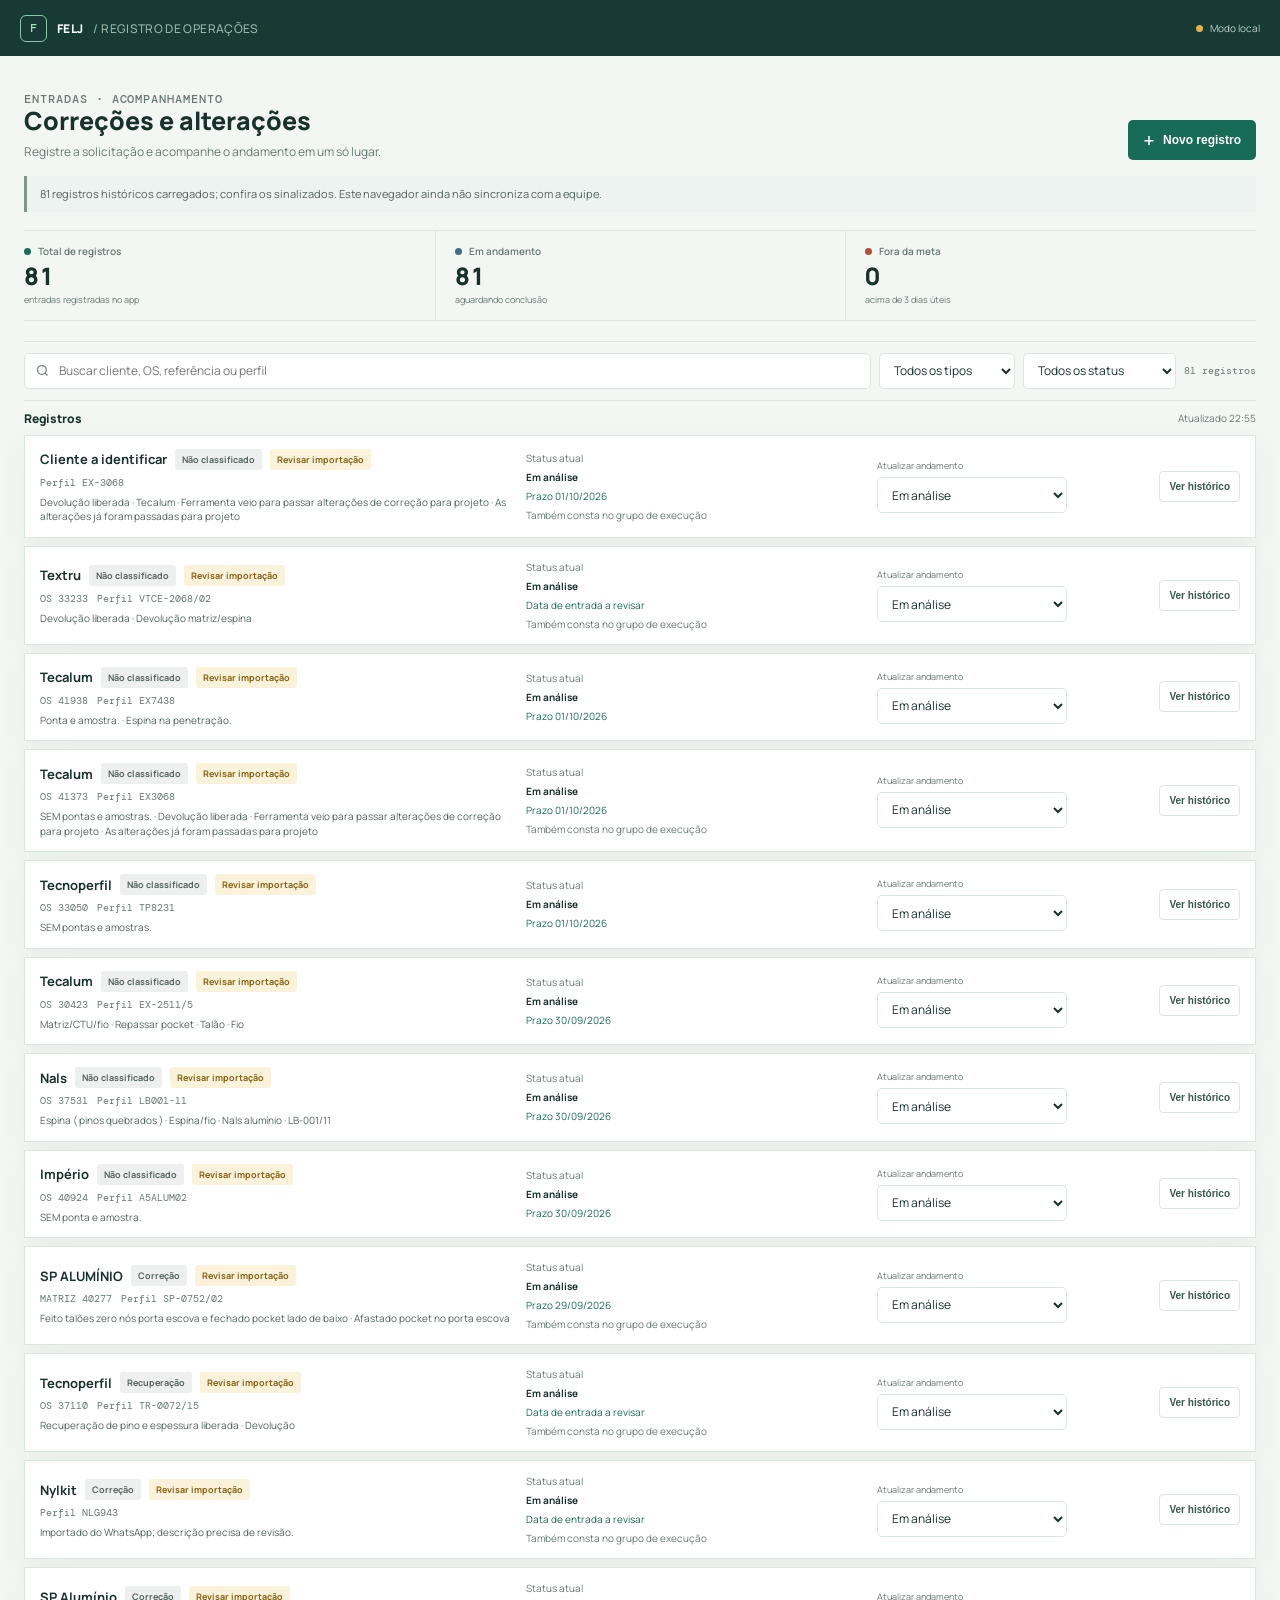
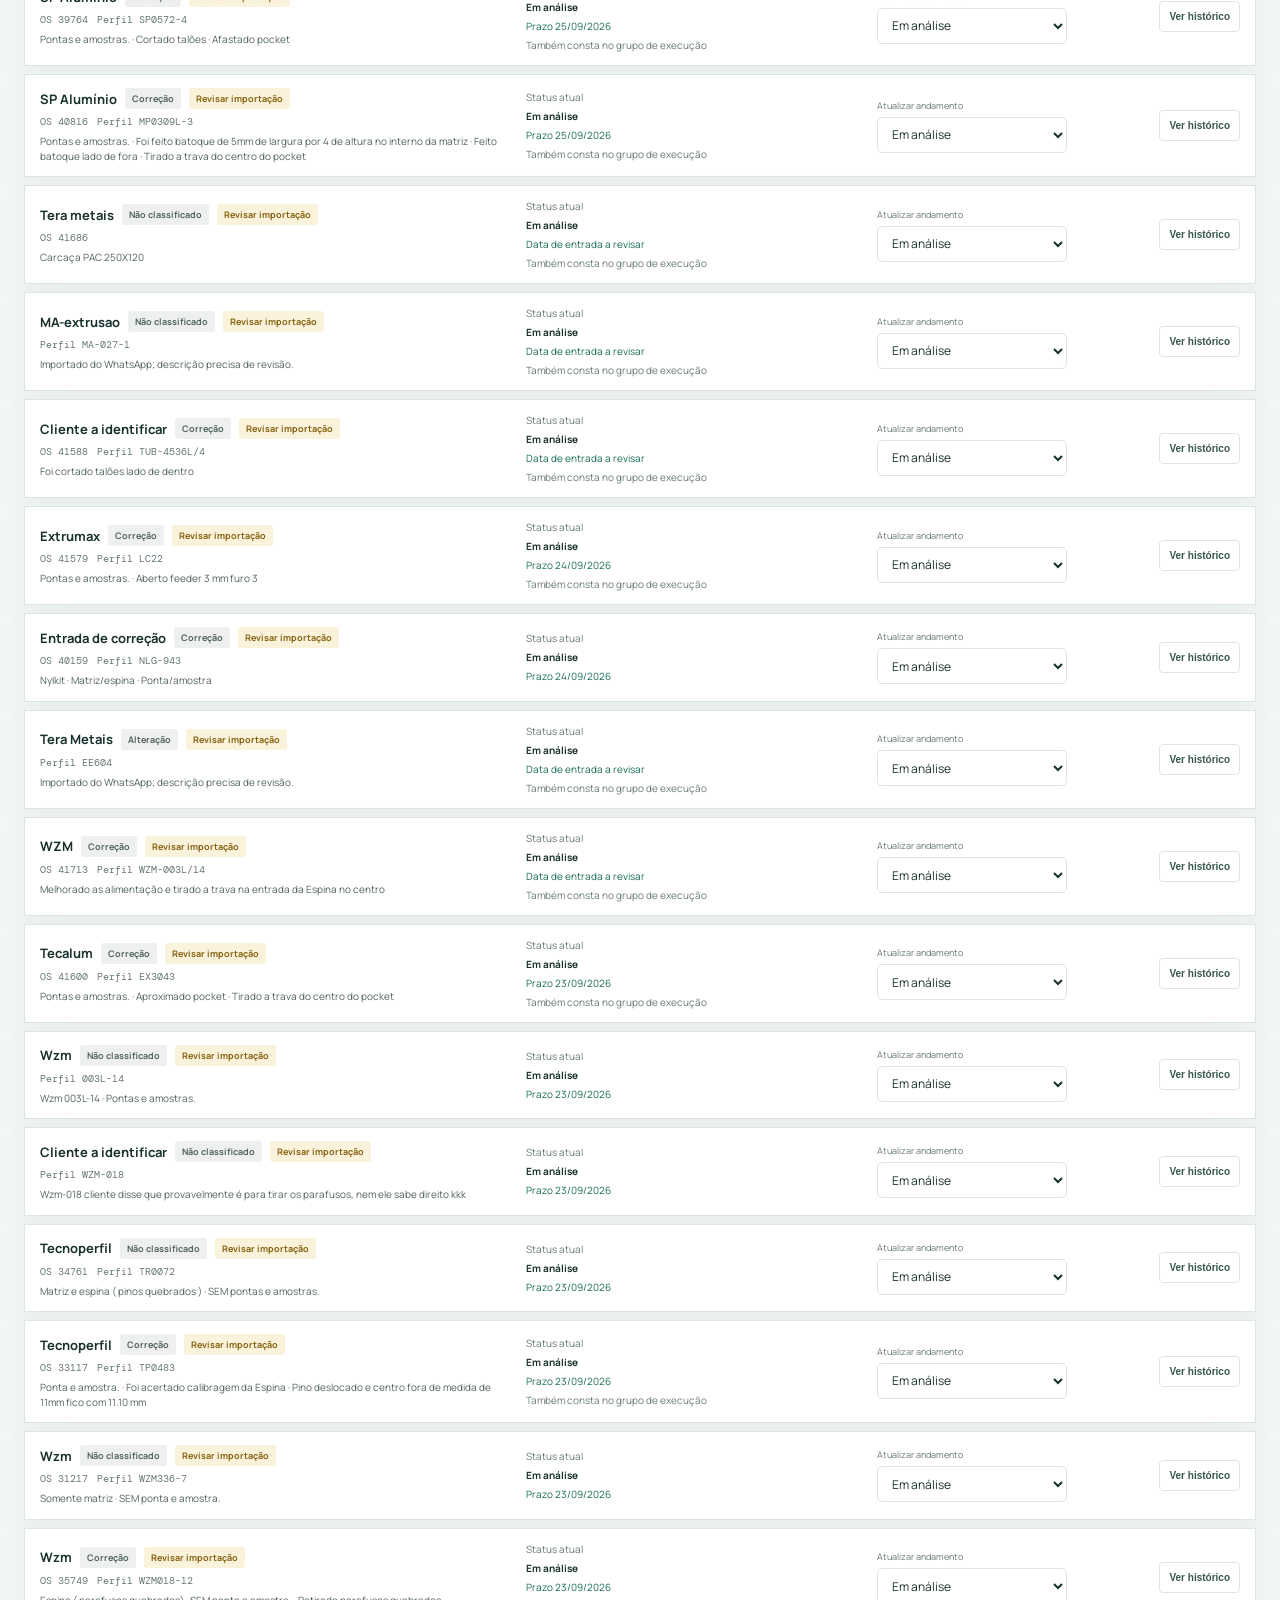
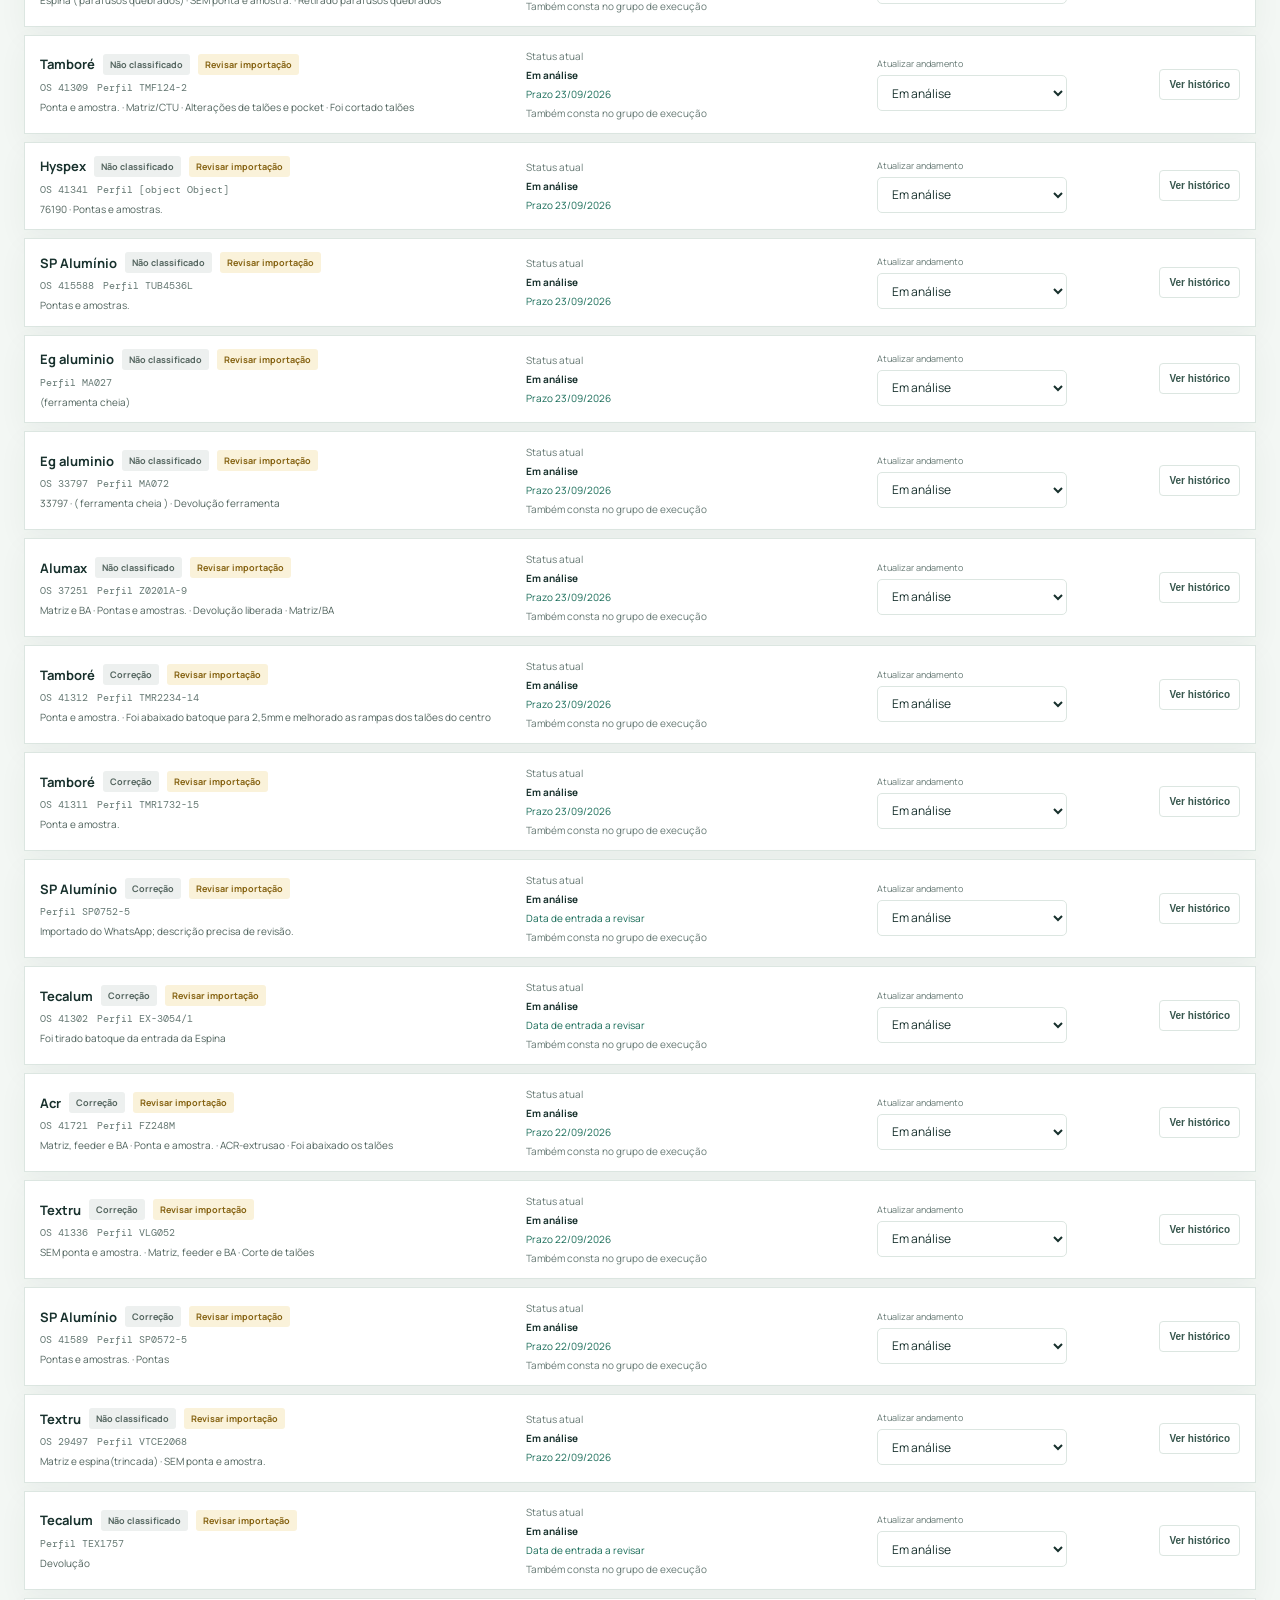
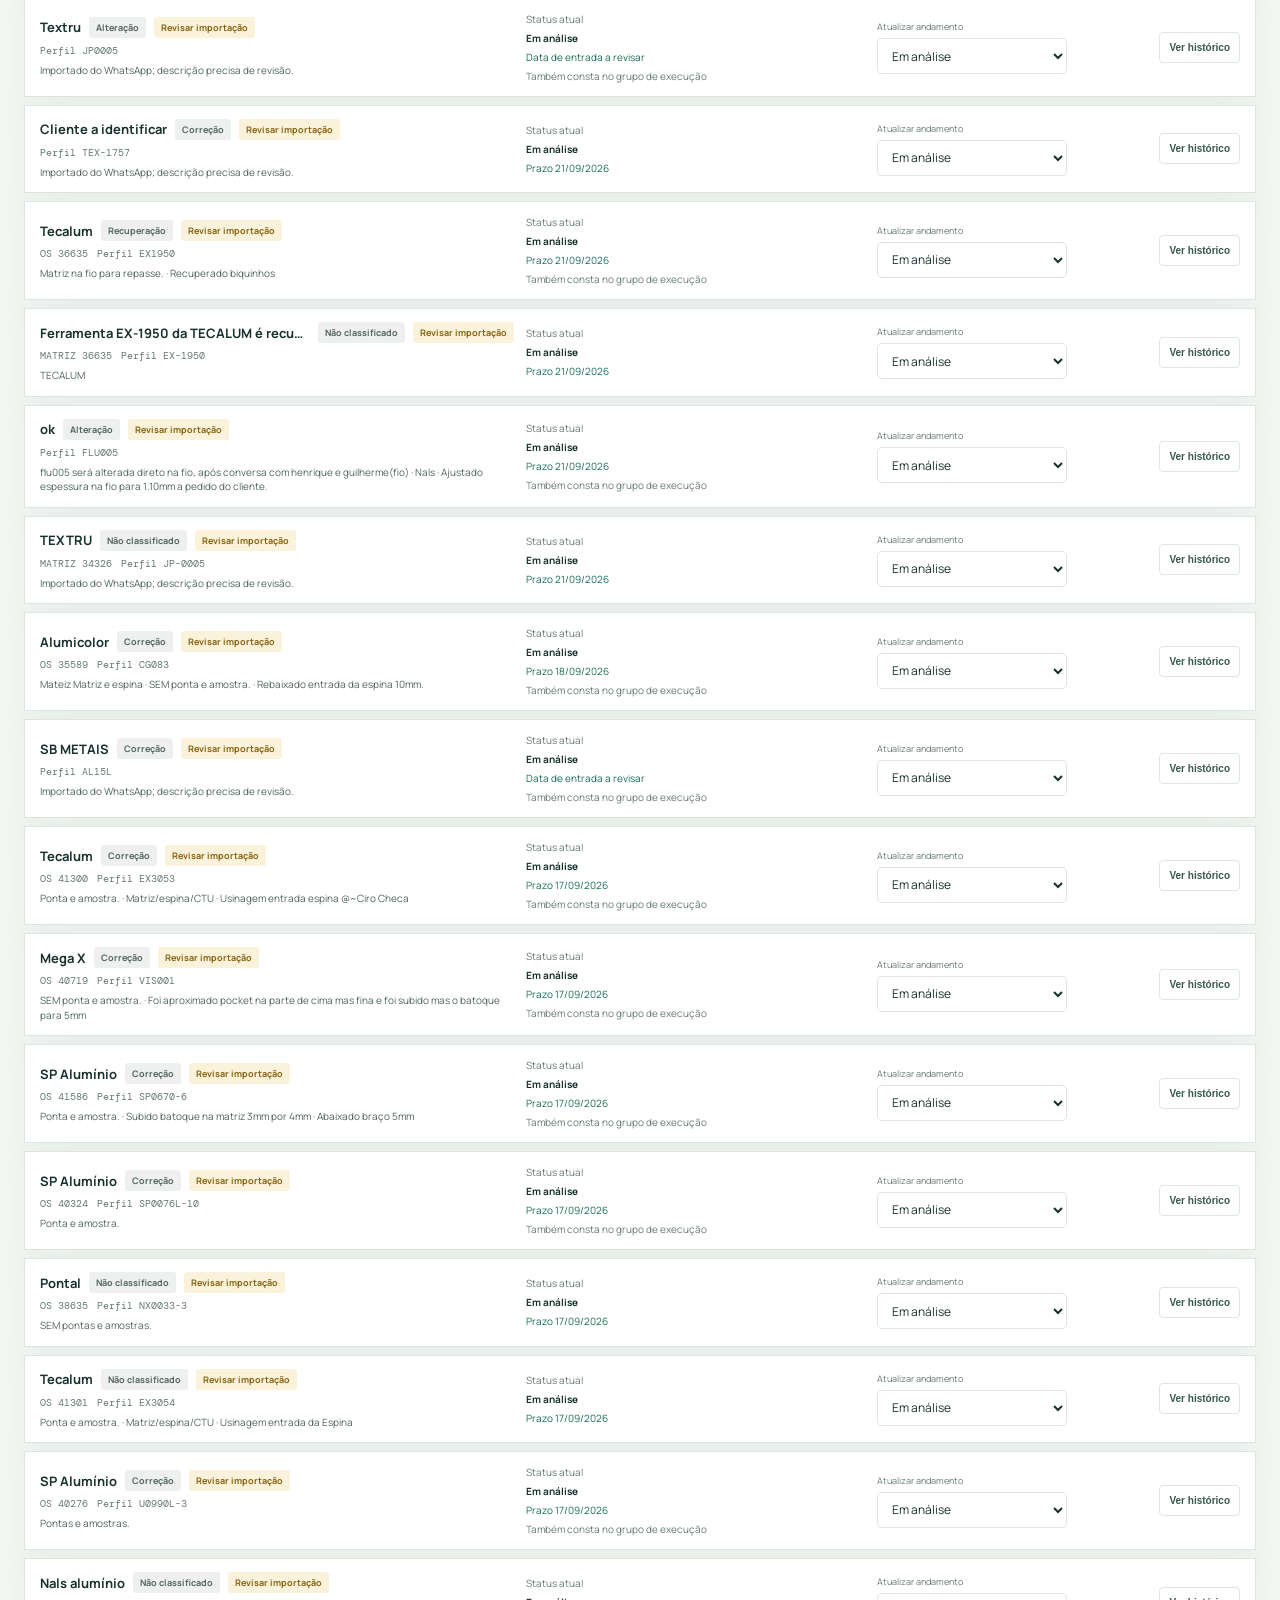
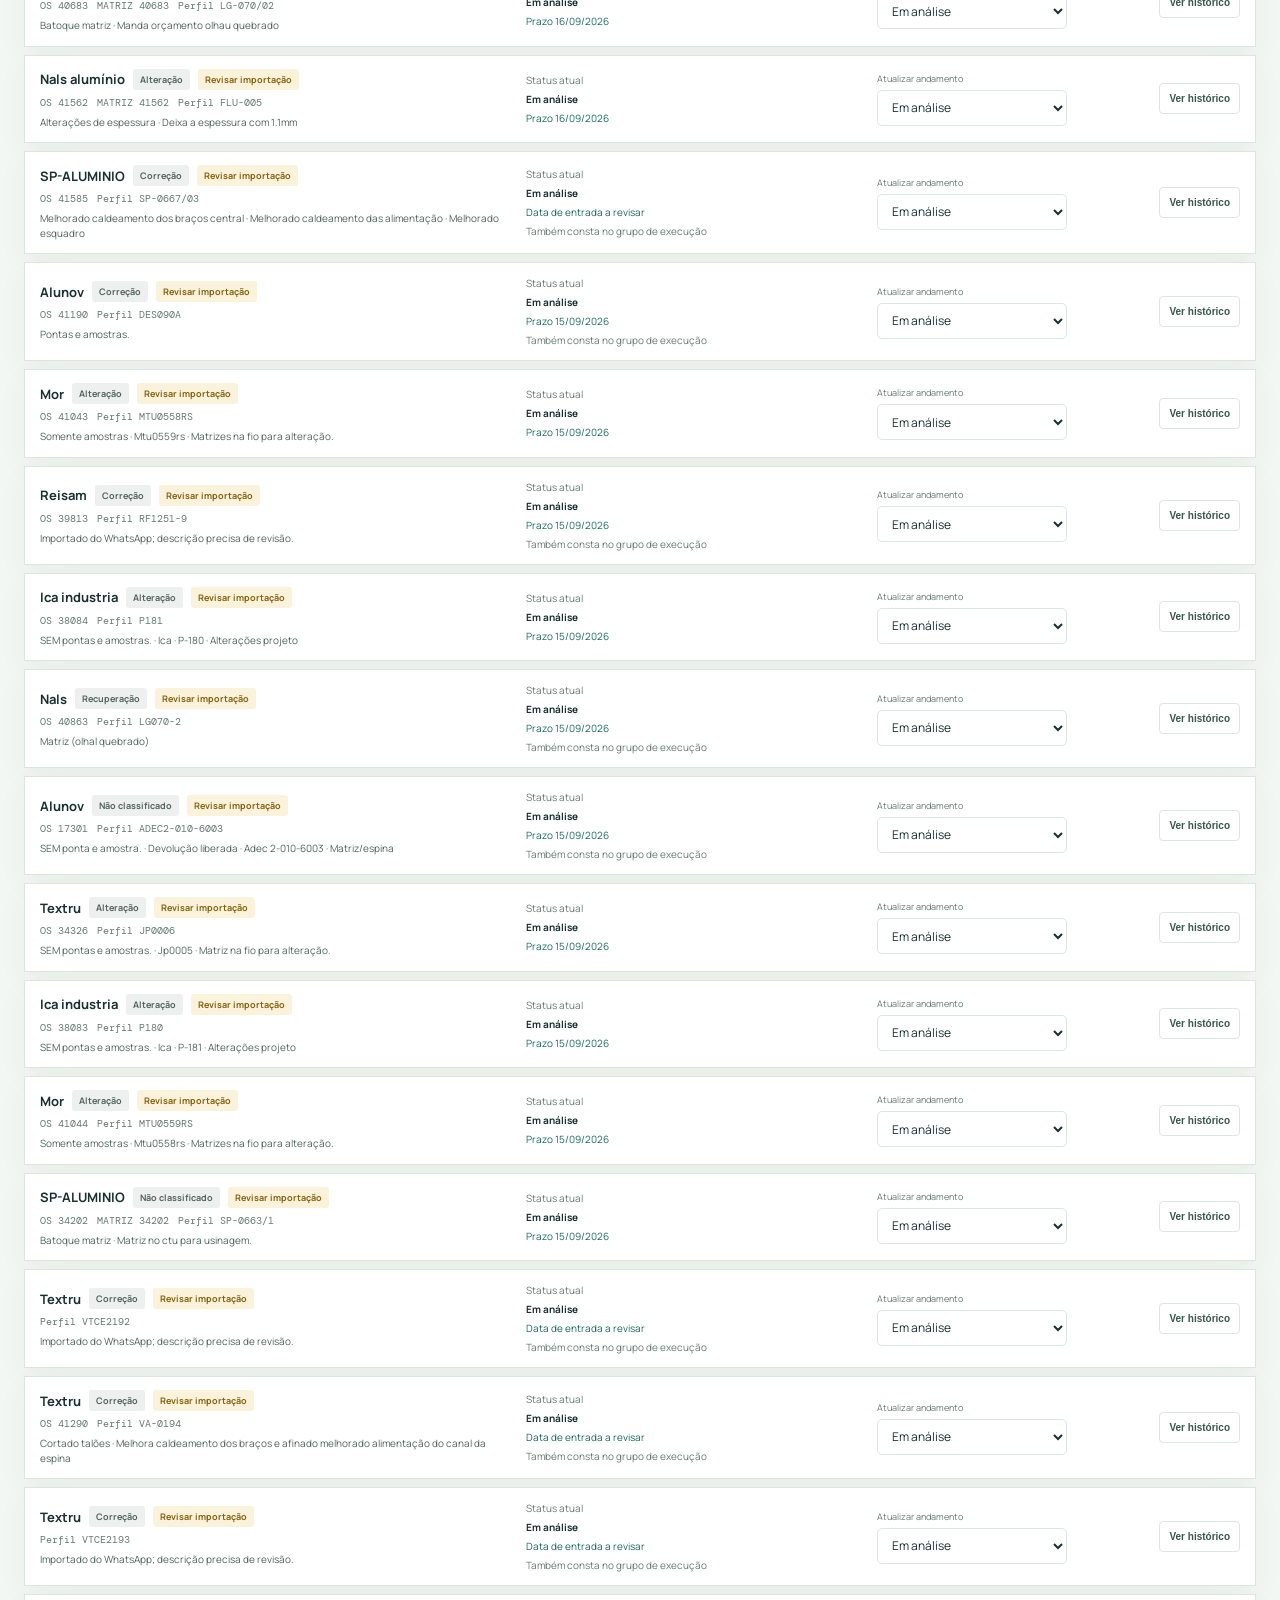
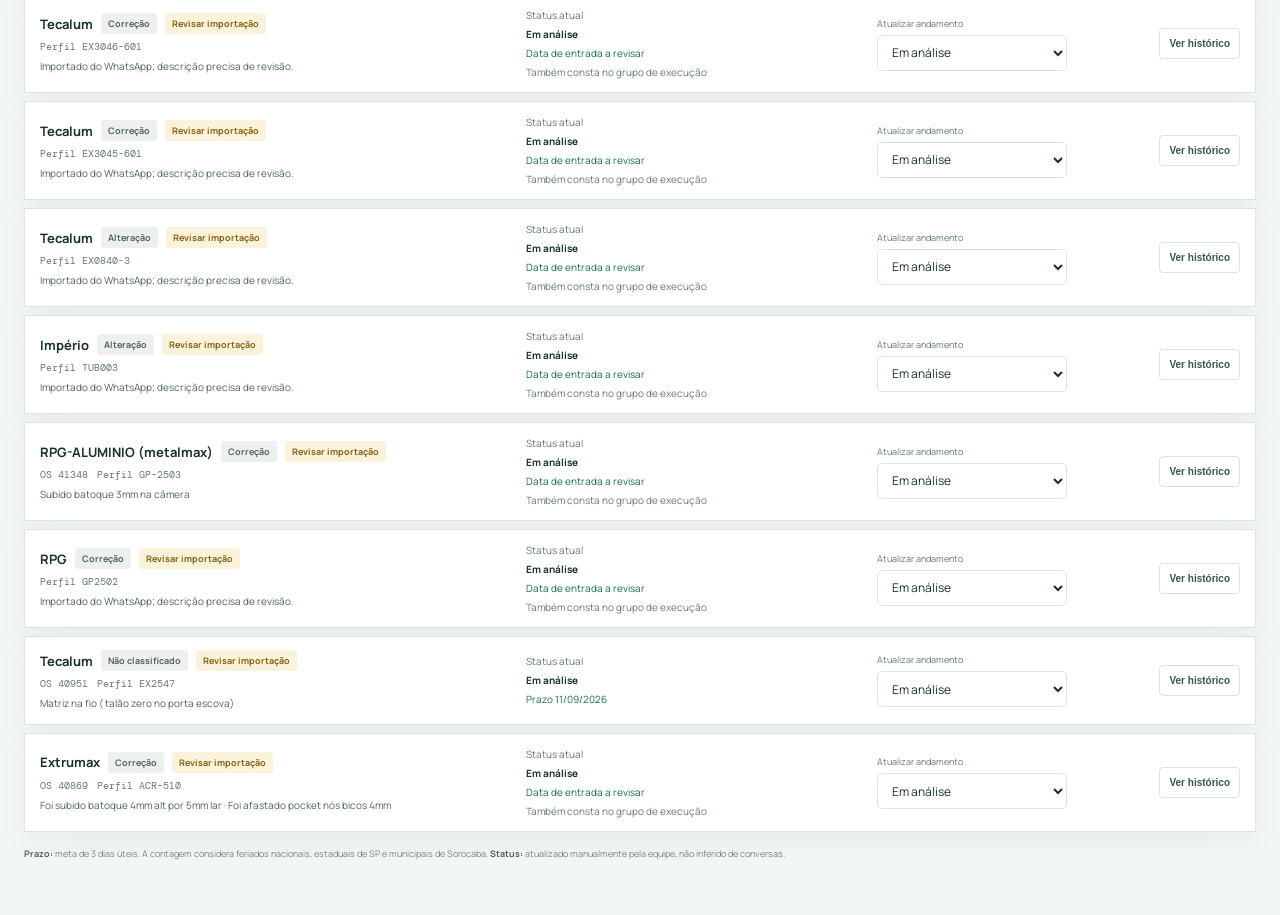
==== app.html @ 5b91f9db "Add files via upload" ====
<!doctype html>
<html lang="pt-BR">
<head>
<meta charset="utf-8">
<meta name="viewport" content="width=device-width, initial-scale=1, viewport-fit=cover">
<meta name="theme-color" content="#173a35">
<link rel="icon" href="favicon.ico" type="image/x-icon">
<link rel="icon" href="icon.svg" type="image/svg+xml">
<link rel="manifest" href="manifest.webmanifest">
<style>.connection{border:0;background:transparent;padding:0;cursor:pointer;font:inherit}</style>
<title>Registro de Correções | FELJ</title>
<style>
@import url('https://fonts.googleapis.com/css2?family=DM+Mono:wght@400;500&family=Manrope:wght@400;500;600;700;800&display=swap');
:root{--ink:#18312d;--muted:#667974;--paper:#f3f7f4;--white:#fff;--line:#dce6e1;--green:#176b57;--green-soft:#e4f2ec;--orange:#b94c34;--orange-soft:#fbede7;--yellow:#856211;--yellow-soft:#faf2da;--blue:#426d86;--blue-soft:#eaf2f6;--shadow:0 10px 28px #15362b0c}*{box-sizing:border-box}body{margin:0;background:var(--paper);color:var(--ink);font:14px Manrope,"Segoe UI",sans-serif}.topbar{height:56px;background:#173a35;color:#f3faf6;display:flex;align-items:center;justify-content:space-between;padding:0 max(20px,calc((100vw - 1280px)/2))}.brand{display:flex;align-items:center;gap:10px;font-weight:800;font-size:12px;letter-spacing:.03em}.brand-mark{width:27px;height:27px;border:1px solid #8bc6a8;border-radius:6px;display:grid;place-items:center;color:#a2e1bd;font:500 12px "DM Mono",monospace}.connection{display:flex;align-items:center;gap:7px;color:#bfd0c9;font-size:10px}.connection i{width:7px;height:7px;border-radius:50%;background:#e2b44b}.shell{max-width:1280px;margin:auto;padding:28px 24px 54px}.page-head{display:flex;justify-content:space-between;align-items:flex-end;gap:18px;margin-bottom:16px}.eyebrow{margin:0 0 6px;color:var(--green);font:500 10px "DM Mono",monospace;text-transform:uppercase;letter-spacing:.08em}.page-head h1{font-size:25px;line-height:1.15;margin:0;font-weight:800}.page-head p{margin:7px 0 0;color:var(--muted);font-size:12px}.primary{height:40px;display:inline-flex;align-items:center;justify-content:center;gap:8px;padding:0 15px;border:0;border-radius:5px;background:var(--green);color:white;font-weight:700;font-size:12px;white-space:nowrap}.primary:hover{background:#105844}.primary .plus{font:400 20px/1 "DM Mono",monospace}.notice{padding:10px 13px;margin:0 0 18px;background:#edf3f0;border-left:3px solid #81958c;color:#50645c;font-size:11px;line-height:1.5}.notice.cloud{background:var(--green-soft);border-color:var(--green);color:#245d4b}.metrics{display:grid;grid-template-columns:repeat(3,1fr);border-top:1px solid var(--line);border-bottom:1px solid var(--line);margin-bottom:20px}.metric{padding:13px 18px 14px 0}.metric+.metric{padding-left:19px;border-left:1px solid var(--line)}.metric-label{display:flex;align-items:center;gap:7px;color:var(--muted);font-size:10px;font-weight:600}.metric-dot{width:7px;height:7px;border-radius:50%;background:var(--green)}.metric:nth-child(2) .metric-dot{background:var(--blue)}.metric:nth-child(3) .metric-dot{background:var(--orange)}.metric-value{margin-top:5px;font-size:24px;font-weight:800;line-height:1.1;font-variant-numeric:tabular-nums}.metric-note{margin-top:3px;color:var(--muted);font-size:9px}.toolbar{display:flex;align-items:center;gap:8px;padding:11px 0;border-top:1px solid var(--line)}.search{position:relative;flex:1;min-width:180px}.search svg{position:absolute;left:11px;top:10px;color:#72847d}.search input{padding-left:34px}.field,select,textarea{width:100%;border:1px solid var(--line);border-radius:5px;background:white;color:var(--ink);outline:none;font:12px Manrope,"Segoe UI",sans-serif}.field,select{height:36px;padding:0 10px}.search input{padding-left:34px}.field:focus,select:focus,textarea:focus{border-color:#55917a;box-shadow:0 0 0 2px #176b5715}.toolbar select{width:auto;min-width:136px}.filter-count{color:var(--muted);font:10px "DM Mono",monospace;white-space:nowrap}.section-title{display:flex;align-items:center;justify-content:space-between;padding:9px 0 8px;border-top:1px solid var(--line)}.section-title h2{margin:0;font-size:12px;font-weight:800}.section-title span{color:var(--muted);font-size:10px}.records{display:grid;gap:8px}.record{background:var(--white);border:1px solid var(--line);box-shadow:var(--shadow);padding:13px 15px;display:grid;grid-template-columns:minmax(200px,1.4fr) minmax(175px,1fr) minmax(150px,.8fr) auto;gap:12px;align-items:center}.record-main{min-width:0}.record-title{display:flex;align-items:center;gap:8px;min-width:0}.record-title strong{font-size:13px;overflow:hidden;text-overflow:ellipsis;white-space:nowrap}.record-sub{display:flex;gap:9px;flex-wrap:wrap;margin-top:6px;color:var(--muted);font:10px "DM Mono",monospace}.record-sub span{white-space:nowrap}.record-description{margin-top:6px;color:#50635d;font-size:10px;line-height:1.45;display:-webkit-box;-webkit-line-clamp:2;-webkit-box-orient:vertical;overflow:hidden}.record-meta{display:grid;gap:5px;color:var(--muted);font-size:10px}.record-meta strong{color:var(--ink);font-weight:700}.status-select{max-width:190px}.status-cell{display:grid;gap:5px;justify-items:start}.status-hint{font-size:9px;color:var(--muted)}.badge{display:inline-flex;align-items:center;min-height:21px;padding:3px 7px;border-radius:3px;background:#edf0ef;color:#53645e;font-size:9px;font-weight:700;white-space:nowrap}.badge.green{background:var(--green-soft);color:var(--green)}.badge.blue{background:var(--blue-soft);color:var(--blue)}.badge.orange{background:var(--orange-soft);color:var(--orange)}.badge.yellow{background:var(--yellow-soft);color:var(--yellow)}.text-button{border:1px solid var(--line);border-radius:4px;background:white;color:#38574e;height:31px;padding:0 9px;font-size:10px;font-weight:700;white-space:nowrap}.text-button:hover{border-color:#82a293;background:#f7faf8}.empty{padding:40px 20px;text-align:center;color:var(--muted);background:white;border:1px solid var(--line);font-size:11px}.empty strong{display:block;color:var(--ink);font-size:13px;margin-bottom:5px}.page-foot{margin-top:15px;color:#788780;font-size:9px;line-height:1.6}.page-foot strong{color:#53655e}dialog{padding:0;border:1px solid var(--line);border-radius:8px;width:min(620px,calc(100% - 24px));max-height:min(92dvh,850px);color:var(--ink);background:var(--paper);box-shadow:0 20px 70px #071a1640}dialog::backdrop{background:#11262288;backdrop-filter:blur(2px)}.dialog-inner{padding:18px 20px 20px;overflow:auto;max-height:min(92dvh,850px)}.dialog-head{display:flex;justify-content:space-between;align-items:flex-start;gap:15px;padding-bottom:12px;border-bottom:1px solid var(--line);margin-bottom:14px}.dialog-head h2{font-size:17px;line-height:1.25;margin:0}.dialog-head p{margin:4px 0 0;color:var(--muted);font-size:10px}.icon-button{width:32px;height:32px;border:1px solid var(--line);border-radius:5px;background:white;color:var(--ink);font-size:18px;line-height:1}.form-grid{display:grid;grid-template-columns:1fr 1fr;gap:11px}.form-field{display:grid;gap:5px}.form-field.full{grid-column:1/-1}.form-field label{font-size:10px;font-weight:700;color:#425a51}.form-field .hint{font-size:9px;color:var(--muted)}.form-field textarea{padding:9px 10px;min-height:86px;resize:vertical}.form-field select{height:39px}.form-field input{height:39px}.segmented{display:grid;grid-template-columns:repeat(3,1fr);gap:5px}.segmented label{position:relative;display:block}.segmented input{position:absolute;opacity:0;inset:0;width:100%;height:100%;cursor:pointer}.segmented span{display:flex;align-items:center;justify-content:center;height:37px;padding:0 5px;border:1px solid var(--line);border-radius:4px;background:white;color:#51645d;font-size:10px;text-align:center}.segmented input:checked+span{border-color:var(--green);background:var(--green-soft);color:var(--green);font-weight:800}.dialog-actions{display:flex;justify-content:flex-end;gap:8px;margin-top:15px;padding-top:12px;border-top:1px solid var(--line)}.secondary{height:38px;padding:0 13px;border:1px solid var(--line);border-radius:5px;background:white;color:var(--ink);font-size:11px;font-weight:700}.form-error{min-height:15px;margin-top:7px;color:#a13d2c;font-size:10px}.detail-fields{display:grid;grid-template-columns:1fr 1fr;gap:8px;margin-bottom:13px}.detail-item{padding:8px;background:#edf3f0;border-radius:4px}.detail-item span{display:block;color:var(--muted);font:9px "DM Mono",monospace;text-transform:uppercase}.detail-item strong{display:block;margin-top:4px;font-size:11px;overflow-wrap:anywhere}.history{display:grid;gap:0;margin-top:10px}.history-item{position:relative;padding:0 0 13px 17px;border-left:1px solid #b7c9bf}.history-item:last-child{border-left-color:transparent;padding-bottom:0}.history-item:before{content:"";position:absolute;left:-4px;top:2px;width:7px;height:7px;border-radius:50%;background:var(--green)}.history-item strong{font-size:10px}.history-item p{margin:3px 0 0;color:var(--muted);font-size:9px;line-height:1.45}.history-item time{display:block;margin-top:3px;color:#788780;font:9px "DM Mono",monospace}.toast{position:fixed;z-index:4;left:50%;bottom:22px;transform:translate(-50%,15px);opacity:0;pointer-events:none;padding:10px 14px;border-radius:5px;background:#173a35;color:white;font-size:11px;box-shadow:var(--shadow);transition:.18s}.toast.show{transform:translate(-50%,0);opacity:1}.late{color:var(--orange)!important}.safe{color:var(--green)!important}@media(max-width:800px){.shell{padding:21px 16px 94px}.record{grid-template-columns:minmax(0,1fr) minmax(150px,.7fr);gap:10px}.record-main{grid-column:1/-1}.record .record-meta{grid-column:1}.record .status-cell{grid-column:2;grid-row:2}.record .text-button{grid-column:2;grid-row:3;justify-self:end}.status-select{max-width:none}.toolbar{flex-wrap:wrap}.search{flex-basis:100%}.toolbar select{flex:1;min-width:0}.filter-count{margin-left:auto}.page-head{align-items:flex-start}.page-head h1{font-size:22px}.page-head p{max-width:380px}.primary{height:38px;padding:0 11px}.desktop-add{display:none}.mobile-add{position:fixed;z-index:3;right:16px;bottom:16px;box-shadow:0 5px 20px #123b2c36}.mobile-add .plus{font-size:22px}}@media(min-width:801px){.mobile-add{display:none}}@media(max-width:520px){.topbar{height:52px;padding:0 14px}.connection{font-size:9px}.shell{padding:18px 13px 88px}.page-head h1{font-size:20px}.page-head p{font-size:10px;max-width:235px}.metrics{grid-template-columns:repeat(3,1fr)}.metric{padding:11px 5px 11px 0}.metric+.metric{padding-left:8px}.metric-value{font-size:21px}.metric-label{font-size:9px}.metric-note{font-size:8px}.record{padding:11px;grid-template-columns:minmax(0,1fr) minmax(125px,.8fr)}.record-title strong{font-size:12px}.record-sub{font-size:9px;gap:6px}.record-meta{font-size:9px}.status-select{height:34px;font-size:10px}.text-button{padding:0 7px;font-size:9px}.notice{font-size:10px}.dialog-inner{padding:15px 14px 16px}.form-grid{grid-template-columns:1fr 1fr;gap:9px}.form-field.full{grid-column:1/-1}.segmented span{font-size:9px}.detail-fields{grid-template-columns:1fr 1fr}}
</style>
</head>
<body>
<header class="topbar"><div class="brand"><span class="brand-mark">F</span> FELJ <span style="color:#9cb3a9;font-weight:500">/ REGISTRO DE OPERAÇÕES</span></div><button id="connectionState" class="connection" type="button" aria-label="Conexão e conta"><i></i><span>Modo local</span></button></header>
<main class="shell">
  <section class="page-head"><div><p class="eyebrow">ENTRADAS · ACOMPANHAMENTO</p><h1>Correções e alterações</h1><p>Registre a solicitação e acompanhe o andamento em um só lugar.</p></div><button id="newRecord" class="primary desktop-add" type="button"><span class="plus">+</span>Novo registro</button></section>
  <div id="connectionNotice" class="notice">Demonstração local: os registros ficam salvos somente neste navegador. A sincronização em nuvem será ativada após configurar o projeto da empresa.</div>
  <section class="metrics" aria-label="Indicadores"><div class="metric"><div class="metric-label"><i class="metric-dot"></i>Total de registros</div><div id="metricTotal" class="metric-value">0</div><div class="metric-note">entradas registradas no app</div></div><div class="metric"><div class="metric-label"><i class="metric-dot"></i>Em andamento</div><div id="metricOpen" class="metric-value">0</div><div class="metric-note">aguardando conclusão</div></div><div class="metric"><div class="metric-label"><i class="metric-dot"></i>Fora da meta</div><div id="metricLate" class="metric-value">0</div><div class="metric-note">acima de 3 dias úteis</div></div></section>
  <section class="toolbar" aria-label="Buscar e filtrar"><label class="search"><svg width="15" height="15" viewBox="0 0 24 24" fill="none" stroke="currentColor" stroke-width="2"><circle cx="11" cy="11" r="7"></circle><path d="m20 20-4-4"></path></svg><input id="search" class="field" type="search" placeholder="Buscar cliente, OS, referência ou perfil" aria-label="Buscar registros"></label><select id="filterType" aria-label="Filtrar por tipo"><option value="">Todos os tipos</option><option>Correção</option><option>Recuperação</option><option>Alteração</option><option>Não classificado</option></select><select id="filterStatus" aria-label="Filtrar por status"><option value="">Todos os status</option><option>Entrada registrada</option><option>Em análise</option><option>Em execução</option><option>Aguardando retorno</option><option>Concluída</option><option>Cancelada</option></select><span id="resultCount" class="filter-count">0 registros</span></section>
  <section><div class="section-title"><h2>Registros</h2><span id="updatedAt">Atualizado agora</span></div><div id="recordsList" class="records"></div><div id="emptyState" class="empty"><strong>Nenhum registro por enquanto</strong>Use “Novo registro” para lançar a primeira solicitação.</div></section>
  <footer class="page-foot"><strong>Prazo:</strong> meta de 3 dias úteis. A contagem considera feriados nacionais, estaduais de SP e municipais de Sorocaba. <strong>Status:</strong> atualizado manualmente pela equipe, não inferido de conversas.</footer>
</main>
<button id="newRecordMobile" class="primary mobile-add" type="button" aria-label="Criar novo registro"><span class="plus">+</span>Novo registro</button>
<dialog id="entryDialog"><div class="dialog-inner"><div class="dialog-head"><div><h2>Novo registro</h2><p>Os campos de identificação permanecem separados.</p></div><button class="icon-button" type="button" data-close="entryDialog" aria-label="Fechar">×</button></div><form id="entryForm"><div class="form-grid"><div class="form-field full"><label>Cliente *</label><input class="field" id="client" name="client" maxlength="120" required placeholder="Nome do cliente"></div><div class="form-field"><label>OS</label><input class="field" id="os" name="os" maxlength="30" placeholder="Ex.: 41348"></div><div class="form-field"><label>Referência da matriz</label><input class="field" id="reference" name="reference" maxlength="60" placeholder="Ex.: MATRIZ 34202"></div><div class="form-field full"><label>Código do perfil</label><input class="field" id="profile" name="profile" maxlength="50" placeholder="Ex.: SP-0663/01"></div><div class="form-field full"><label>Tipo de solicitação *</label><div class="segmented"><label><input type="radio" name="kind" value="Correção" required checked><span>Correção</span></label><label><input type="radio" name="kind" value="Recuperação"><span>Recuperação</span></label><label><input type="radio" name="kind" value="Alteração"><span>Alteração</span></label></div></div><div class="form-field full"><label>Descrição da solicitação *</label><textarea id="description" name="description" maxlength="1500" required placeholder="Descreva o que precisa ser feito"></textarea></div><div class="form-field"><label>Responsável</label><input class="field" id="assignee" name="assignee" maxlength="100" placeholder="Pessoa ou equipe"></div><div class="form-field"><label>Data de entrada</label><input class="field" id="receivedAt" name="receivedAt" type="date" required></div></div><div id="formError" class="form-error" role="alert"></div><div class="dialog-actions"><button class="secondary" type="button" data-close="entryDialog">Cancelar</button><button class="primary" type="submit">Registrar entrada</button></div></form></div></dialog>
<dialog id="detailDialog"><div class="dialog-inner"><div class="dialog-head"><div><h2 id="detailTitle">Registro</h2><p id="detailSubtitle"></p></div><button class="icon-button" type="button" data-close="detailDialog" aria-label="Fechar">×</button></div><div id="reviewPrompt" class="notice" hidden>Importado das conversas. Confira identificação, cliente, tipo e status antes de confirmar.</div><div id="detailFields" class="detail-fields"></div><div class="form-field"><label for="updateType">Tipo da solicitação</label><select id="updateType"><option>Correção</option><option>Recuperação</option><option>Alteração</option><option>Não classificado</option></select></div><div class="form-field" style="margin-top:10px"><label for="updateStatus">Atualizar status</label><select id="updateStatus"><option>Entrada registrada</option><option>Em análise</option><option>Em execução</option><option>Aguardando retorno</option><option>Concluída</option><option>Cancelada</option></select></div><div class="form-field" style="margin-top:10px"><label for="updateNote">Nota desta atualização</label><textarea id="updateNote" maxlength="1000" placeholder="O que mudou? (opcional)"></textarea></div><div class="dialog-actions"><button id="confirmReview" class="secondary" type="button" hidden>Confirmar revisão</button><button id="saveUpdate" class="primary" type="button">Salvar atualização</button></div><h3 style="font-size:11px;margin:18px 0 8px">Histórico</h3><div id="history" class="history"></div></div></dialog>
<dialog id="authDialog"><div class="dialog-inner"><div class="dialog-head"><div><h2>Acesso da equipe</h2><p>Use a conta convidada no projeto FELJ.</p></div><button class="icon-button" type="button" data-close="authDialog" aria-label="Fechar">×</button></div><form id="authForm"><div class="form-field"><label for="authEmail">E-mail</label><input class="field" id="authEmail" type="email" autocomplete="username" required></div><div class="form-field" style="margin-top:10px"><label for="authPassword">Senha</label><input class="field" id="authPassword" type="password" autocomplete="current-password" required></div><div id="authError" class="form-error" role="alert"></div><div class="dialog-actions"><button class="secondary" type="button" data-close="authDialog">Cancelar</button><button class="primary" type="submit">Entrar</button></div></form></div></dialog>
<div id="toast" class="toast" role="status"></div>
<script type="text/plain" id="legacy-local-demo">
const types=['Correção','Recuperação','Alteração'];
const statuses=['Entrada registrada','Em análise','Em execução','Aguardando retorno','Concluída','Cancelada'];
const storageKey='felj-mobile-registros-v1';
let records=JSON.parse(localStorage.getItem(storageKey)||'[]');
let selectedId=null;
const $=id=>document.getElementById(id);
function dateKey(date){return date.toISOString().slice(0,10)}
function easterSunday(year){const a=year%19,b=Math.floor(year/100),c=year%100,d=Math.floor(b/4),e=b%4,f=Math.floor((b+8)/25),g=Math.floor((b-f+1)/3),h=(19*a+b-d-g+15)%30,i=Math.floor(c/4),k=c%4,l=(32+2*e+2*i-h-k)%7,m=Math.floor((a+11*h+22*l)/451),month=Math.floor((h+l-7*m+114)/31),day=(h+l-7*m+114)%31+1;return new Date(Date.UTC(year,month-1,day))}
const holidayCache=new Map();
function holidaysForYear(year){if(holidayCache.has(year))return holidayCache.get(year);const easter=easterSunday(year);const friday=new Date(easter);friday.setUTCDate(friday.getUTCDate()-2);const corpus=new Date(easter);corpus.setUTCDate(corpus.getUTCDate()+60);const holidays=new Set([`${year}-01-01`,`${year}-04-21`,`${year}-05-01`,`${year}-07-09`,`${year}-08-15`,`${year}-09-07`,`${year}-10-12`,`${year}-11-02`,`${year}-11-15`,`${year}-11-20`,`${year}-12-25`,dateKey(friday),dateKey(corpus)]);holidayCache.set(year,holidays);return holidays}
function addBusinessDays(start,count){let date=new Date(Date.UTC(start.getFullYear(),start.getMonth(),start.getDate()));let added=0;while(added<count){date.setUTCDate(date.getUTCDate()+1);const weekday=date.getUTCDay();if(weekday!==0&&weekday!==6&&!holidaysForYear(date.getUTCFullYear()).has(dateKey(date)))added++}return date}
function businessDaysBetween(start,end){if(!start||!end)return 0;let current=Date.UTC(start.getFullYear(),start.getMonth(),start.getDate());const finish=Date.UTC(end.getFullYear(),end.getMonth(),end.getDate());let days=0;while(current<finish){current+=86400000;const date=new Date(current);const weekday=date.getUTCDay();if(weekday!==0&&weekday!==6&&!holidaysForYear(date.getUTCFullYear()).has(dateKey(date)))days++}return days}
function toDate(value){return value instanceof Date?value:new Date(`${value}T12:00:00`)}
function fmtDate(value){if(!value)return '—';return new Intl.DateTimeFormat('pt-BR').format(toDate(value))}
function esc(value){return String(value||'').replace(/[&<>"']/g,char=>({'&':'&amp;','<':'&lt;','>':'&gt;','"':'&quot;',"'":'&#39;'}[char]))}
function save(){localStorage.setItem(storageKey,JSON.stringify(records));render()}
function isClosed(record){return record.status==='Concluída'||record.status==='Cancelada'}
function lateDays(record){const start=toDate(record.receivedAt);const end=record.status==='Concluída'&&record.completedAt?toDate(record.completedAt):new Date();return businessDaysBetween(start,end)}
function overdue(record){if(record.status==='Cancelada')return false;if(record.status==='Concluída')return lateDays(record)>3;const due=toDate(record.dueAt);const today=new Date();today.setHours(0,0,0,0);return today>due}
function statusClass(status){if(status==='Concluída')return 'green';if(status==='Em execução')return 'blue';if(status==='Aguardando retorno')return 'yellow';if(status==='Cancelada')return 'orange';return ''}
function openEntry(){ $('entryForm').reset();$('receivedAt').value=dateKey(new Date());$('formError').textContent='';$('entryDialog').showModal() }
function render(){const query=$('search').value.trim().toLocaleLowerCase('pt-BR');const type=$('filterType').value;const status=$('filterStatus').value;const filtered=records.filter(record=>(!query||[record.client,record.os,record.reference,record.profile,record.description,record.assignee].join(' ').toLocaleLowerCase('pt-BR').includes(query))&&(!type||record.type===type)&&(!status||record.status===status)).sort((a,b)=>b.createdAt.localeCompare(a.createdAt));$('metricTotal').textContent=records.length;$('metricOpen').textContent=records.filter(record=>!isClosed(record)).length;$('metricLate').textContent=records.filter(overdue).length;$('resultCount').textContent=`${filtered.length} ${filtered.length===1?'registro':'registros'}`;$('recordsList').innerHTML=filtered.map(record=>{const late=overdue(record);const sla=record.status==='Concluída'?`Concluída em ${lateDays(record)} dias úteis`:late?'Prazo vencido':`Prazo ${fmtDate(record.dueAt)}`;const code=record.profile?`Perfil ${esc(record.profile)}`:'';const os=record.os?`OS ${esc(record.os)}`:'';const reference=record.reference?esc(record.reference):'';return `<article class="record"><div class="record-main"><div class="record-title"><strong>${esc(record.client)}</strong><span class="badge ${statusClass(record.status)}">${esc(record.type)}</span></div><div class="record-sub">${os?`<span>${os}</span>`:''}${reference?`<span>${reference}</span>`:''}${code?`<span>${code}</span>`:''}</div><div class="record-description">${esc(record.description)}</div></div><div class="record-meta"><span>Status atual</span><strong>${esc(record.status)}</strong><span class="${late?'late':'safe'}">${sla}</span></div><div class="status-cell"><span class="status-hint">Atualizar andamento</span><select class="field status-select" data-status-id="${esc(record.id)}" aria-label="Atualizar status de ${esc(record.client)}">${statuses.map(value=>`<option${value===record.status?' selected':''}>${value}</option>`).join('')}</select></div><button class="text-button" data-detail-id="${esc(record.id)}" type="button">Ver histórico</button></article>`}).join('');$('emptyState').hidden=filtered.length>0;if(!filtered.length){$('emptyState').hidden=false;$('emptyState').innerHTML=records.length?'<strong>Nenhum resultado</strong>Altere a busca ou os filtros.':'<strong>Nenhum registro por enquanto</strong>Use “Novo registro” para lançar a primeira solicitação.'}$('updatedAt').textContent=`Atualizado ${new Intl.DateTimeFormat('pt-BR',{hour:'2-digit',minute:'2-digit'}).format(new Date())}`;document.querySelectorAll('[data-status-id]').forEach(select=>select.addEventListener('change',()=>quickStatus(select.dataset.statusId,select.value)));document.querySelectorAll('[data-detail-id]').forEach(button=>button.addEventListener('click',()=>openDetail(button.dataset.detailId)))}
function toast(message){$('toast').textContent=message;$('toast').classList.add('show');setTimeout(()=>$('toast').classList.remove('show'),2400)}
function addEntry(event){event.preventDefault();const form=new FormData(event.currentTarget);const os=String(form.get('os')||'').trim();const reference=String(form.get('reference')||'').trim();const profile=String(form.get('profile')||'').trim();if(!os&&!reference&&!profile){$('formError').textContent='Informe pelo menos uma identificação: OS, referência ou perfil.';return}const receivedAt=String(form.get('receivedAt'));const client=String(form.get('client')).trim();const record={id:crypto.randomUUID(),client,os,reference,profile,type:String(form.get('kind')),description:String(form.get('description')).trim(),assignee:String(form.get('assignee')||'').trim(),receivedAt,dueAt:dateKey(addBusinessDays(toDate(receivedAt),3)),status:'Entrada registrada',createdAt:new Date().toISOString(),createdBy:'Usuário local',completedAt:null,history:[{status:'Entrada registrada',note:'Entrada criada no aplicativo',at:new Date().toISOString(),by:'Usuário local'}]};records.unshift(record);save();$('entryDialog').close();toast('Entrada registrada neste dispositivo')}
function updateStatus(record,status,note,by='Usuário local'){const old=record.status;if(old===status&&!note)return;if(status==='Concluída'&&old!=='Concluída')record.completedAt=new Date().toISOString();if(old==='Concluída'&&status!=='Concluída')record.completedAt=null;record.status=status;record.history.push({status,previousStatus:old,note:note||'',at:new Date().toISOString(),by});save()}
function quickStatus(id,status){const record=records.find(item=>item.id===id);if(record){updateStatus(record,status,'Status atualizado pela lista');toast('Status atualizado neste dispositivo')}}
function openDetail(id){selectedId=id;const record=records.find(item=>item.id===id);if(!record)return;$('detailTitle').textContent=record.client;$('detailSubtitle').textContent=`${record.type} · ${record.status}`;$('updateStatus').value=record.status;$('updateNote').value='';$('detailFields').innerHTML=[['OS',record.os],['Referência',record.reference],['Código do perfil',record.profile],['Responsável',record.assignee],['Entrada',fmtDate(record.receivedAt)],['Prazo',fmtDate(record.dueAt)],['Descrição',record.description]].map(([label,value])=>`<div class="detail-item"><span>${label}</span><strong>${esc(value||'—')}</strong></div>`).join('');$('history').innerHTML=[...record.history].reverse().map(item=>`<div class="history-item"><strong>${esc(item.status)}${item.previousStatus?` · ${esc(item.previousStatus)} → ${esc(item.status)}`:''}</strong><p>${esc(item.note||'Sem observação')} · ${esc(item.by)}</p><time>${new Intl.DateTimeFormat('pt-BR',{dateStyle:'short',timeStyle:'short'}).format(new Date(item.at))}</time></div>`).join('');$('detailDialog').showModal()}
$('entryForm').addEventListener('submit',addEntry);$('newRecord').addEventListener('click',openEntry);$('newRecordMobile').addEventListener('click',openEntry);$('search').addEventListener('input',render);$('filterType').addEventListener('change',render);$('filterStatus').addEventListener('change',render);document.querySelectorAll('[data-close]').forEach(button=>button.addEventListener('click',()=>$(button.dataset.close).close()));$('saveUpdate').addEventListener('click',()=>{const record=records.find(item=>item.id===selectedId);if(record){updateStatus(record,$('updateStatus').value,$('updateNote').value.trim());openDetail(selectedId);toast('Atualização registrada neste dispositivo')}});render();if('serviceWorker'in navigator&&location.protocol!=='file:')navigator.serviceWorker.register('./service-worker.js').catch(error=>console.info('PWA indisponível:',error.message));
</script>
<script src="./cloud-config.js"></script>
<script src="./app.js"></script>
</body>
</html>
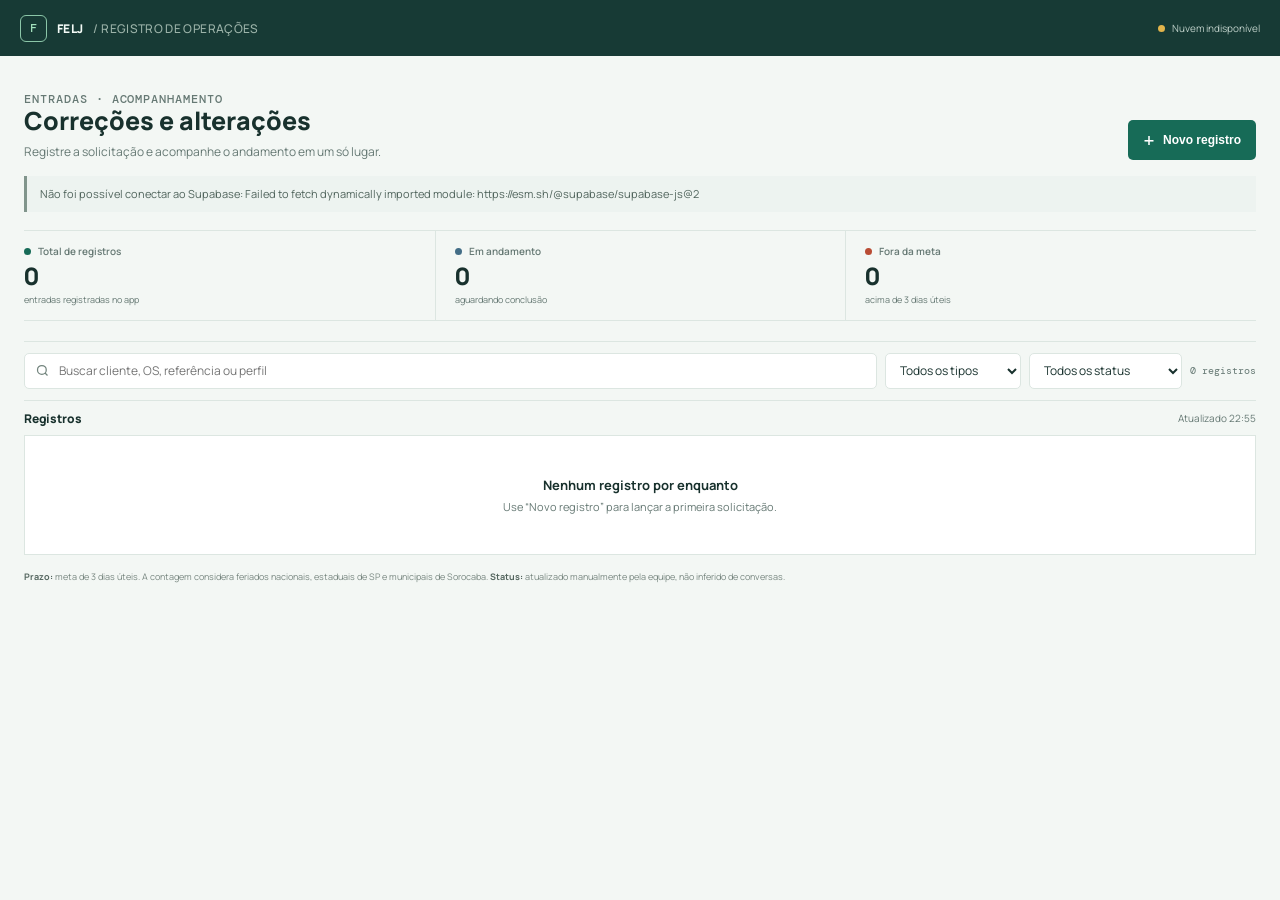
==== commit 0c70ef89: "Add optional photo attachment field" ====
--- a/app.html
+++ b/app.html
@@ -25,8 +25,8 @@
   <footer class="page-foot"><strong>Prazo:</strong> meta de 3 dias úteis. A contagem considera feriados nacionais, estaduais de SP e municipais de Sorocaba. <strong>Status:</strong> atualizado manualmente pela equipe, não inferido de conversas.</footer>
 </main>
 <button id="newRecordMobile" class="primary mobile-add" type="button" aria-label="Criar novo registro"><span class="plus">+</span>Novo registro</button>
-<dialog id="entryDialog"><div class="dialog-inner"><div class="dialog-head"><div><h2>Novo registro</h2><p>Os campos de identificação permanecem separados.</p></div><button class="icon-button" type="button" data-close="entryDialog" aria-label="Fechar">×</button></div><form id="entryForm"><div class="form-grid"><div class="form-field full"><label>Cliente *</label><input class="field" id="client" name="client" maxlength="120" required placeholder="Nome do cliente"></div><div class="form-field"><label>OS</label><input class="field" id="os" name="os" maxlength="30" placeholder="Ex.: 41348"></div><div class="form-field"><label>Referência da matriz</label><input class="field" id="reference" name="reference" maxlength="60" placeholder="Ex.: MATRIZ 34202"></div><div class="form-field full"><label>Código do perfil</label><input class="field" id="profile" name="profile" maxlength="50" placeholder="Ex.: SP-0663/01"></div><div class="form-field full"><label>Tipo de solicitação *</label><div class="segmented"><label><input type="radio" name="kind" value="Correção" required checked><span>Correção</span></label><label><input type="radio" name="kind" value="Recuperação"><span>Recuperação</span></label><label><input type="radio" name="kind" value="Alteração"><span>Alteração</span></label></div></div><div class="form-field full"><label>Descrição da solicitação *</label><textarea id="description" name="description" maxlength="1500" required placeholder="Descreva o que precisa ser feito"></textarea></div><div class="form-field"><label>Responsável</label><input class="field" id="assignee" name="assignee" maxlength="100" placeholder="Pessoa ou equipe"></div><div class="form-field"><label>Data de entrada</label><input class="field" id="receivedAt" name="receivedAt" type="date" required></div></div><div id="formError" class="form-error" role="alert"></div><div class="dialog-actions"><button class="secondary" type="button" data-close="entryDialog">Cancelar</button><button class="primary" type="submit">Registrar entrada</button></div></form></div></dialog>
-<dialog id="detailDialog"><div class="dialog-inner"><div class="dialog-head"><div><h2 id="detailTitle">Registro</h2><p id="detailSubtitle"></p></div><button class="icon-button" type="button" data-close="detailDialog" aria-label="Fechar">×</button></div><div id="reviewPrompt" class="notice" hidden>Importado das conversas. Confira identificação, cliente, tipo e status antes de confirmar.</div><div id="detailFields" class="detail-fields"></div><div class="form-field"><label for="updateType">Tipo da solicitação</label><select id="updateType"><option>Correção</option><option>Recuperação</option><option>Alteração</option><option>Não classificado</option></select></div><div class="form-field" style="margin-top:10px"><label for="updateStatus">Atualizar status</label><select id="updateStatus"><option>Entrada registrada</option><option>Em análise</option><option>Em execução</option><option>Aguardando retorno</option><option>Concluída</option><option>Cancelada</option></select></div><div class="form-field" style="margin-top:10px"><label for="updateNote">Nota desta atualização</label><textarea id="updateNote" maxlength="1000" placeholder="O que mudou? (opcional)"></textarea></div><div class="dialog-actions"><button id="confirmReview" class="secondary" type="button" hidden>Confirmar revisão</button><button id="saveUpdate" class="primary" type="button">Salvar atualização</button></div><h3 style="font-size:11px;margin:18px 0 8px">Histórico</h3><div id="history" class="history"></div></div></dialog>
+<dialog id="entryDialog"><div class="dialog-inner"><div class="dialog-head"><div><h2>Novo registro</h2><p>Os campos de identificação permanecem separados.</p></div><button class="icon-button" type="button" data-close="entryDialog" aria-label="Fechar">×</button></div><form id="entryForm"><div class="form-grid"><div class="form-field full"><label>Cliente *</label><input class="field" id="client" name="client" maxlength="120" required placeholder="Nome do cliente"></div><div class="form-field"><label>OS</label><input class="field" id="os" name="os" maxlength="30" placeholder="Ex.: 41348"></div><div class="form-field"><label>Referência da matriz</label><input class="field" id="reference" name="reference" maxlength="60" placeholder="Ex.: MATRIZ 34202"></div><div class="form-field full"><label>Código do perfil</label><input class="field" id="profile" name="profile" maxlength="50" placeholder="Ex.: SP-0663/01"></div><div class="form-field full"><label>Tipo de solicitação *</label><div class="segmented"><label><input type="radio" name="kind" value="Correção" required checked><span>Correção</span></label><label><input type="radio" name="kind" value="Recuperação"><span>Recuperação</span></label><label><input type="radio" name="kind" value="Alteração"><span>Alteração</span></label></div></div><div class="form-field full"><label>Descrição da solicitação *</label><textarea id="description" name="description" maxlength="1500" required placeholder="Descreva o que precisa ser feito"></textarea></div><div class="form-field full"><label for="photo">Foto (opcional)</label><input class="field" id="photo" name="photo" type="file" accept="image/jpeg,image/png,image/webp" capture="environment"><span class="hint">JPG, PNG ou WebP · máximo 5 MB</span></div><div class="form-field"><label>Responsável</label><input class="field" id="assignee" name="assignee" maxlength="100" placeholder="Pessoa ou equipe"></div><div class="form-field"><label>Data de entrada</label><input class="field" id="receivedAt" name="receivedAt" type="date" required></div></div><div id="formError" class="form-error" role="alert"></div><div class="dialog-actions"><button class="secondary" type="button" data-close="entryDialog">Cancelar</button><button class="primary" type="submit">Registrar entrada</button></div></form></div></dialog>
+<dialog id="detailDialog"><div class="dialog-inner"><div class="dialog-head"><div><h2 id="detailTitle">Registro</h2><p id="detailSubtitle"></p></div><button class="icon-button" type="button" data-close="detailDialog" aria-label="Fechar">×</button></div><div id="reviewPrompt" class="notice" hidden>Importado das conversas. Confira identificação, cliente, tipo e status antes de confirmar.</div><div id="detailFields" class="detail-fields"></div><div id="detailPhotoSection" class="form-field" style="margin-bottom:13px" hidden><label>Foto anexada</label><a id="detailPhotoLink" target="_blank" rel="noopener">Abrir foto</a><img id="detailPhoto" alt="Foto anexada à solicitação" style="display:block;max-width:100%;max-height:340px;object-fit:contain;border:1px solid var(--line);border-radius:5px;background:white"></div><div class="form-field"><label for="updateType">Tipo da solicitação</label><select id="updateType"><option>Correção</option><option>Recuperação</option><option>Alteração</option><option>Não classificado</option></select></div><div class="form-field" style="margin-top:10px"><label for="updateStatus">Atualizar status</label><select id="updateStatus"><option>Entrada registrada</option><option>Em análise</option><option>Em execução</option><option>Aguardando retorno</option><option>Concluída</option><option>Cancelada</option></select></div><div class="form-field" style="margin-top:10px"><label for="updateNote">Nota desta atualização</label><textarea id="updateNote" maxlength="1000" placeholder="O que mudou? (opcional)"></textarea></div><div class="dialog-actions"><button id="confirmReview" class="secondary" type="button" hidden>Confirmar revisão</button><button id="saveUpdate" class="primary" type="button">Salvar atualização</button></div><h3 style="font-size:11px;margin:18px 0 8px">Histórico</h3><div id="history" class="history"></div></div></dialog>
 <dialog id="authDialog"><div class="dialog-inner"><div class="dialog-head"><div><h2>Acesso da equipe</h2><p>Use a conta convidada no projeto FELJ.</p></div><button class="icon-button" type="button" data-close="authDialog" aria-label="Fechar">×</button></div><form id="authForm"><div class="form-field"><label for="authEmail">E-mail</label><input class="field" id="authEmail" type="email" autocomplete="username" required></div><div class="form-field" style="margin-top:10px"><label for="authPassword">Senha</label><input class="field" id="authPassword" type="password" autocomplete="current-password" required></div><div id="authError" class="form-error" role="alert"></div><div class="dialog-actions"><button class="secondary" type="button" data-close="authDialog">Cancelar</button><button class="primary" type="submit">Entrar</button></div></form></div></dialog>
 <div id="toast" class="toast" role="status"></div>
 <script type="text/plain" id="legacy-local-demo">
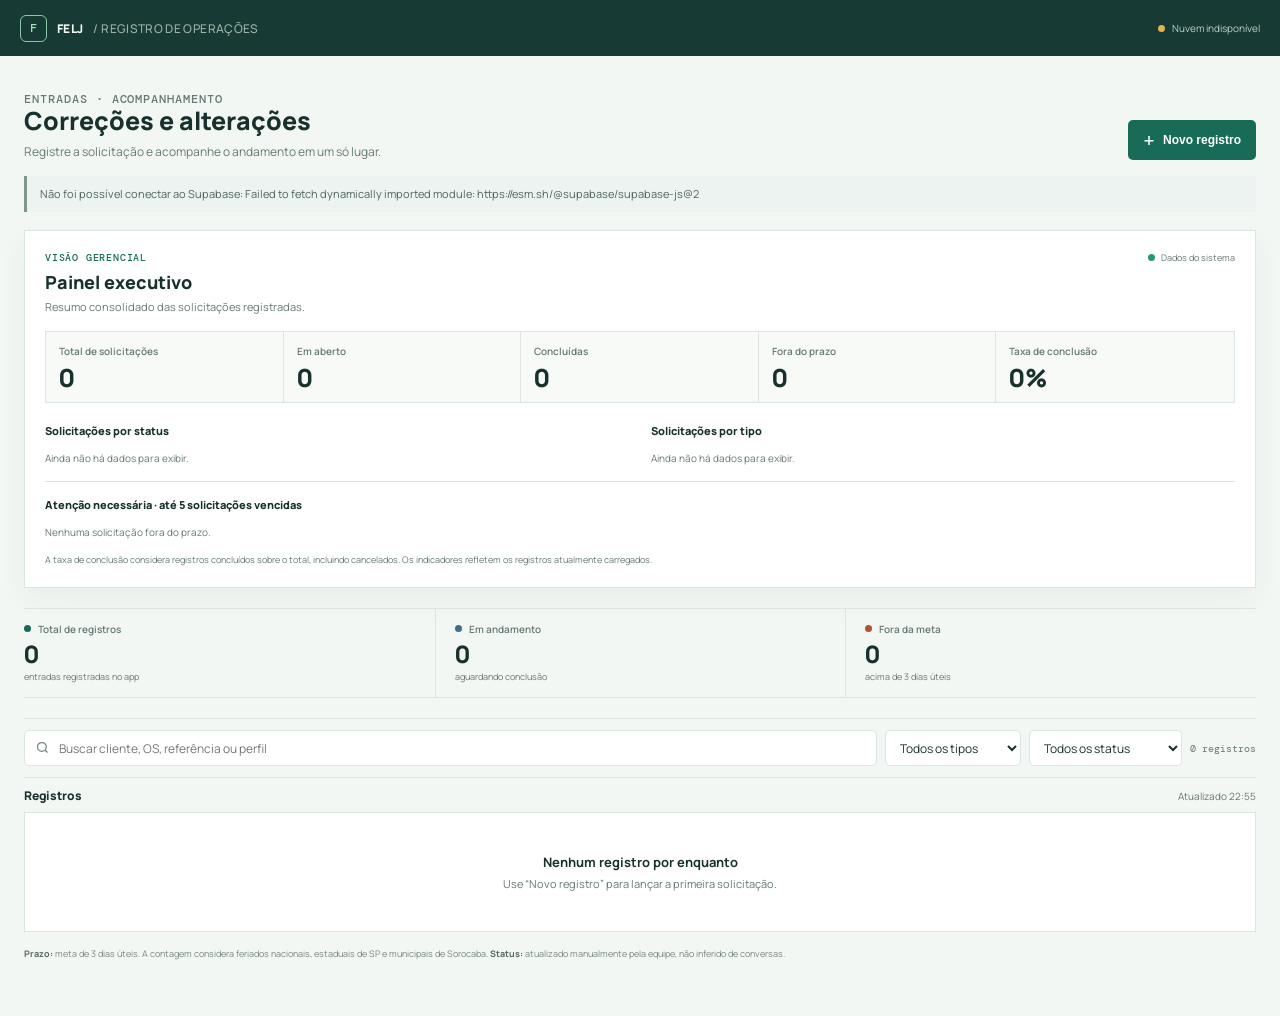
==== commit 8ea6b2f1: "Add executive dashboard layout" ====
--- a/app.html
+++ b/app.html
@@ -11,7 +11,7 @@
 <title>Registro de Correções | FELJ</title>
 <style>
 @import url('https://fonts.googleapis.com/css2?family=DM+Mono:wght@400;500&family=Manrope:wght@400;500;600;700;800&display=swap');
-:root{--ink:#18312d;--muted:#667974;--paper:#f3f7f4;--white:#fff;--line:#dce6e1;--green:#176b57;--green-soft:#e4f2ec;--orange:#b94c34;--orange-soft:#fbede7;--yellow:#856211;--yellow-soft:#faf2da;--blue:#426d86;--blue-soft:#eaf2f6;--shadow:0 10px 28px #15362b0c}*{box-sizing:border-box}body{margin:0;background:var(--paper);color:var(--ink);font:14px Manrope,"Segoe UI",sans-serif}.topbar{height:56px;background:#173a35;color:#f3faf6;display:flex;align-items:center;justify-content:space-between;padding:0 max(20px,calc((100vw - 1280px)/2))}.brand{display:flex;align-items:center;gap:10px;font-weight:800;font-size:12px;letter-spacing:.03em}.brand-mark{width:27px;height:27px;border:1px solid #8bc6a8;border-radius:6px;display:grid;place-items:center;color:#a2e1bd;font:500 12px "DM Mono",monospace}.connection{display:flex;align-items:center;gap:7px;color:#bfd0c9;font-size:10px}.connection i{width:7px;height:7px;border-radius:50%;background:#e2b44b}.shell{max-width:1280px;margin:auto;padding:28px 24px 54px}.page-head{display:flex;justify-content:space-between;align-items:flex-end;gap:18px;margin-bottom:16px}.eyebrow{margin:0 0 6px;color:var(--green);font:500 10px "DM Mono",monospace;text-transform:uppercase;letter-spacing:.08em}.page-head h1{font-size:25px;line-height:1.15;margin:0;font-weight:800}.page-head p{margin:7px 0 0;color:var(--muted);font-size:12px}.primary{height:40px;display:inline-flex;align-items:center;justify-content:center;gap:8px;padding:0 15px;border:0;border-radius:5px;background:var(--green);color:white;font-weight:700;font-size:12px;white-space:nowrap}.primary:hover{background:#105844}.primary .plus{font:400 20px/1 "DM Mono",monospace}.notice{padding:10px 13px;margin:0 0 18px;background:#edf3f0;border-left:3px solid #81958c;color:#50645c;font-size:11px;line-height:1.5}.notice.cloud{background:var(--green-soft);border-color:var(--green);color:#245d4b}.metrics{display:grid;grid-template-columns:repeat(3,1fr);border-top:1px solid var(--line);border-bottom:1px solid var(--line);margin-bottom:20px}.metric{padding:13px 18px 14px 0}.metric+.metric{padding-left:19px;border-left:1px solid var(--line)}.metric-label{display:flex;align-items:center;gap:7px;color:var(--muted);font-size:10px;font-weight:600}.metric-dot{width:7px;height:7px;border-radius:50%;background:var(--green)}.metric:nth-child(2) .metric-dot{background:var(--blue)}.metric:nth-child(3) .metric-dot{background:var(--orange)}.metric-value{margin-top:5px;font-size:24px;font-weight:800;line-height:1.1;font-variant-numeric:tabular-nums}.metric-note{margin-top:3px;color:var(--muted);font-size:9px}.toolbar{display:flex;align-items:center;gap:8px;padding:11px 0;border-top:1px solid var(--line)}.search{position:relative;flex:1;min-width:180px}.search svg{position:absolute;left:11px;top:10px;color:#72847d}.search input{padding-left:34px}.field,select,textarea{width:100%;border:1px solid var(--line);border-radius:5px;background:white;color:var(--ink);outline:none;font:12px Manrope,"Segoe UI",sans-serif}.field,select{height:36px;padding:0 10px}.search input{padding-left:34px}.field:focus,select:focus,textarea:focus{border-color:#55917a;box-shadow:0 0 0 2px #176b5715}.toolbar select{width:auto;min-width:136px}.filter-count{color:var(--muted);font:10px "DM Mono",monospace;white-space:nowrap}.section-title{display:flex;align-items:center;justify-content:space-between;padding:9px 0 8px;border-top:1px solid var(--line)}.section-title h2{margin:0;font-size:12px;font-weight:800}.section-title span{color:var(--muted);font-size:10px}.records{display:grid;gap:8px}.record{background:var(--white);border:1px solid var(--line);box-shadow:var(--shadow);padding:13px 15px;display:grid;grid-template-columns:minmax(200px,1.4fr) minmax(175px,1fr) minmax(150px,.8fr) auto;gap:12px;align-items:center}.record-main{min-width:0}.record-title{display:flex;align-items:center;gap:8px;min-width:0}.record-title strong{font-size:13px;overflow:hidden;text-overflow:ellipsis;white-space:nowrap}.record-sub{display:flex;gap:9px;flex-wrap:wrap;margin-top:6px;color:var(--muted);font:10px "DM Mono",monospace}.record-sub span{white-space:nowrap}.record-description{margin-top:6px;color:#50635d;font-size:10px;line-height:1.45;display:-webkit-box;-webkit-line-clamp:2;-webkit-box-orient:vertical;overflow:hidden}.record-meta{display:grid;gap:5px;color:var(--muted);font-size:10px}.record-meta strong{color:var(--ink);font-weight:700}.status-select{max-width:190px}.status-cell{display:grid;gap:5px;justify-items:start}.status-hint{font-size:9px;color:var(--muted)}.badge{display:inline-flex;align-items:center;min-height:21px;padding:3px 7px;border-radius:3px;background:#edf0ef;color:#53645e;font-size:9px;font-weight:700;white-space:nowrap}.badge.green{background:var(--green-soft);color:var(--green)}.badge.blue{background:var(--blue-soft);color:var(--blue)}.badge.orange{background:var(--orange-soft);color:var(--orange)}.badge.yellow{background:var(--yellow-soft);color:var(--yellow)}.text-button{border:1px solid var(--line);border-radius:4px;background:white;color:#38574e;height:31px;padding:0 9px;font-size:10px;font-weight:700;white-space:nowrap}.text-button:hover{border-color:#82a293;background:#f7faf8}.empty{padding:40px 20px;text-align:center;color:var(--muted);background:white;border:1px solid var(--line);font-size:11px}.empty strong{display:block;color:var(--ink);font-size:13px;margin-bottom:5px}.page-foot{margin-top:15px;color:#788780;font-size:9px;line-height:1.6}.page-foot strong{color:#53655e}dialog{padding:0;border:1px solid var(--line);border-radius:8px;width:min(620px,calc(100% - 24px));max-height:min(92dvh,850px);color:var(--ink);background:var(--paper);box-shadow:0 20px 70px #071a1640}dialog::backdrop{background:#11262288;backdrop-filter:blur(2px)}.dialog-inner{padding:18px 20px 20px;overflow:auto;max-height:min(92dvh,850px)}.dialog-head{display:flex;justify-content:space-between;align-items:flex-start;gap:15px;padding-bottom:12px;border-bottom:1px solid var(--line);margin-bottom:14px}.dialog-head h2{font-size:17px;line-height:1.25;margin:0}.dialog-head p{margin:4px 0 0;color:var(--muted);font-size:10px}.icon-button{width:32px;height:32px;border:1px solid var(--line);border-radius:5px;background:white;color:var(--ink);font-size:18px;line-height:1}.form-grid{display:grid;grid-template-columns:1fr 1fr;gap:11px}.form-field{display:grid;gap:5px}.form-field.full{grid-column:1/-1}.form-field label{font-size:10px;font-weight:700;color:#425a51}.form-field .hint{font-size:9px;color:var(--muted)}.form-field textarea{padding:9px 10px;min-height:86px;resize:vertical}.form-field select{height:39px}.form-field input{height:39px}.segmented{display:grid;grid-template-columns:repeat(3,1fr);gap:5px}.segmented label{position:relative;display:block}.segmented input{position:absolute;opacity:0;inset:0;width:100%;height:100%;cursor:pointer}.segmented span{display:flex;align-items:center;justify-content:center;height:37px;padding:0 5px;border:1px solid var(--line);border-radius:4px;background:white;color:#51645d;font-size:10px;text-align:center}.segmented input:checked+span{border-color:var(--green);background:var(--green-soft);color:var(--green);font-weight:800}.dialog-actions{display:flex;justify-content:flex-end;gap:8px;margin-top:15px;padding-top:12px;border-top:1px solid var(--line)}.secondary{height:38px;padding:0 13px;border:1px solid var(--line);border-radius:5px;background:white;color:var(--ink);font-size:11px;font-weight:700}.form-error{min-height:15px;margin-top:7px;color:#a13d2c;font-size:10px}.detail-fields{display:grid;grid-template-columns:1fr 1fr;gap:8px;margin-bottom:13px}.detail-item{padding:8px;background:#edf3f0;border-radius:4px}.detail-item span{display:block;color:var(--muted);font:9px "DM Mono",monospace;text-transform:uppercase}.detail-item strong{display:block;margin-top:4px;font-size:11px;overflow-wrap:anywhere}.history{display:grid;gap:0;margin-top:10px}.history-item{position:relative;padding:0 0 13px 17px;border-left:1px solid #b7c9bf}.history-item:last-child{border-left-color:transparent;padding-bottom:0}.history-item:before{content:"";position:absolute;left:-4px;top:2px;width:7px;height:7px;border-radius:50%;background:var(--green)}.history-item strong{font-size:10px}.history-item p{margin:3px 0 0;color:var(--muted);font-size:9px;line-height:1.45}.history-item time{display:block;margin-top:3px;color:#788780;font:9px "DM Mono",monospace}.toast{position:fixed;z-index:4;left:50%;bottom:22px;transform:translate(-50%,15px);opacity:0;pointer-events:none;padding:10px 14px;border-radius:5px;background:#173a35;color:white;font-size:11px;box-shadow:var(--shadow);transition:.18s}.toast.show{transform:translate(-50%,0);opacity:1}.late{color:var(--orange)!important}.safe{color:var(--green)!important}@media(max-width:800px){.shell{padding:21px 16px 94px}.record{grid-template-columns:minmax(0,1fr) minmax(150px,.7fr);gap:10px}.record-main{grid-column:1/-1}.record .record-meta{grid-column:1}.record .status-cell{grid-column:2;grid-row:2}.record .text-button{grid-column:2;grid-row:3;justify-self:end}.status-select{max-width:none}.toolbar{flex-wrap:wrap}.search{flex-basis:100%}.toolbar select{flex:1;min-width:0}.filter-count{margin-left:auto}.page-head{align-items:flex-start}.page-head h1{font-size:22px}.page-head p{max-width:380px}.primary{height:38px;padding:0 11px}.desktop-add{display:none}.mobile-add{position:fixed;z-index:3;right:16px;bottom:16px;box-shadow:0 5px 20px #123b2c36}.mobile-add .plus{font-size:22px}}@media(min-width:801px){.mobile-add{display:none}}@media(max-width:520px){.topbar{height:52px;padding:0 14px}.connection{font-size:9px}.shell{padding:18px 13px 88px}.page-head h1{font-size:20px}.page-head p{font-size:10px;max-width:235px}.metrics{grid-template-columns:repeat(3,1fr)}.metric{padding:11px 5px 11px 0}.metric+.metric{padding-left:8px}.metric-value{font-size:21px}.metric-label{font-size:9px}.metric-note{font-size:8px}.record{padding:11px;grid-template-columns:minmax(0,1fr) minmax(125px,.8fr)}.record-title strong{font-size:12px}.record-sub{font-size:9px;gap:6px}.record-meta{font-size:9px}.status-select{height:34px;font-size:10px}.text-button{padding:0 7px;font-size:9px}.notice{font-size:10px}.dialog-inner{padding:15px 14px 16px}.form-grid{grid-template-columns:1fr 1fr;gap:9px}.form-field.full{grid-column:1/-1}.segmented span{font-size:9px}.detail-fields{grid-template-columns:1fr 1fr}}
+:root{--ink:#18312d;--muted:#667974;--paper:#f3f7f4;--white:#fff;--line:#dce6e1;--green:#176b57;--green-soft:#e4f2ec;--orange:#b94c34;--orange-soft:#fbede7;--yellow:#856211;--yellow-soft:#faf2da;--blue:#426d86;--blue-soft:#eaf2f6;--shadow:0 10px 28px #15362b0c}*{box-sizing:border-box}body{margin:0;background:var(--paper);color:var(--ink);font:14px Manrope,"Segoe UI",sans-serif}.topbar{height:56px;background:#173a35;color:#f3faf6;display:flex;align-items:center;justify-content:space-between;padding:0 max(20px,calc((100vw - 1280px)/2))}.brand{display:flex;align-items:center;gap:10px;font-weight:800;font-size:12px;letter-spacing:.03em}.brand-mark{width:27px;height:27px;border:1px solid #8bc6a8;border-radius:6px;display:grid;place-items:center;color:#a2e1bd;font:500 12px "DM Mono",monospace}.connection{display:flex;align-items:center;gap:7px;color:#bfd0c9;font-size:10px}.connection i{width:7px;height:7px;border-radius:50%;background:#e2b44b}.shell{max-width:1280px;margin:auto;padding:28px 24px 54px}.page-head{display:flex;justify-content:space-between;align-items:flex-end;gap:18px;margin-bottom:16px}.eyebrow{margin:0 0 6px;color:var(--green);font:500 10px "DM Mono",monospace;text-transform:uppercase;letter-spacing:.08em}.page-head h1{font-size:25px;line-height:1.15;margin:0;font-weight:800}.page-head p{margin:7px 0 0;color:var(--muted);font-size:12px}.primary{height:40px;display:inline-flex;align-items:center;justify-content:center;gap:8px;padding:0 15px;border:0;border-radius:5px;background:var(--green);color:white;font-weight:700;font-size:12px;white-space:nowrap}.primary:hover{background:#105844}.primary .plus{font:400 20px/1 "DM Mono",monospace}.notice{padding:10px 13px;margin:0 0 18px;background:#edf3f0;border-left:3px solid #81958c;color:#50645c;font-size:11px;line-height:1.5}.notice.cloud{background:var(--green-soft);border-color:var(--green);color:#245d4b}.metrics{display:grid;grid-template-columns:repeat(3,1fr);border-top:1px solid var(--line);border-bottom:1px solid var(--line);margin-bottom:20px}.metric{padding:13px 18px 14px 0}.metric+.metric{padding-left:19px;border-left:1px solid var(--line)}.metric-label{display:flex;align-items:center;gap:7px;color:var(--muted);font-size:10px;font-weight:600}.metric-dot{width:7px;height:7px;border-radius:50%;background:var(--green)}.metric:nth-child(2) .metric-dot{background:var(--blue)}.metric:nth-child(3) .metric-dot{background:var(--orange)}.metric-value{margin-top:5px;font-size:24px;font-weight:800;line-height:1.1;font-variant-numeric:tabular-nums}.metric-note{margin-top:3px;color:var(--muted);font-size:9px}.toolbar{display:flex;align-items:center;gap:8px;padding:11px 0;border-top:1px solid var(--line)}.search{position:relative;flex:1;min-width:180px}.search svg{position:absolute;left:11px;top:10px;color:#72847d}.search input{padding-left:34px}.field,select,textarea{width:100%;border:1px solid var(--line);border-radius:5px;background:white;color:var(--ink);outline:none;font:12px Manrope,"Segoe UI",sans-serif}.field,select{height:36px;padding:0 10px}.search input{padding-left:34px}.field:focus,select:focus,textarea:focus{border-color:#55917a;box-shadow:0 0 0 2px #176b5715}.toolbar select{width:auto;min-width:136px}.filter-count{color:var(--muted);font:10px "DM Mono",monospace;white-space:nowrap}.section-title{display:flex;align-items:center;justify-content:space-between;padding:9px 0 8px;border-top:1px solid var(--line)}.section-title h2{margin:0;font-size:12px;font-weight:800}.section-title span{color:var(--muted);font-size:10px}.records{display:grid;gap:8px}.record{background:var(--white);border:1px solid var(--line);box-shadow:var(--shadow);padding:13px 15px;display:grid;grid-template-columns:minmax(200px,1.4fr) minmax(175px,1fr) minmax(150px,.8fr) auto;gap:12px;align-items:center}.record-main{min-width:0}.record-title{display:flex;align-items:center;gap:8px;min-width:0}.record-title strong{font-size:13px;overflow:hidden;text-overflow:ellipsis;white-space:nowrap}.record-sub{display:flex;gap:9px;flex-wrap:wrap;margin-top:6px;color:var(--muted);font:10px "DM Mono",monospace}.record-sub span{white-space:nowrap}.record-description{margin-top:6px;color:#50635d;font-size:10px;line-height:1.45;display:-webkit-box;-webkit-line-clamp:2;-webkit-box-orient:vertical;overflow:hidden}.record-meta{display:grid;gap:5px;color:var(--muted);font-size:10px}.record-meta strong{color:var(--ink);font-weight:700}.status-select{max-width:190px}.status-cell{display:grid;gap:5px;justify-items:start}.status-hint{font-size:9px;color:var(--muted)}.badge{display:inline-flex;align-items:center;min-height:21px;padding:3px 7px;border-radius:3px;background:#edf0ef;color:#53645e;font-size:9px;font-weight:700;white-space:nowrap}.badge.green{background:var(--green-soft);color:var(--green)}.badge.blue{background:var(--blue-soft);color:var(--blue)}.badge.orange{background:var(--orange-soft);color:var(--orange)}.badge.yellow{background:var(--yellow-soft);color:var(--yellow)}.text-button{border:1px solid var(--line);border-radius:4px;background:white;color:#38574e;height:31px;padding:0 9px;font-size:10px;font-weight:700;white-space:nowrap}.text-button:hover{border-color:#82a293;background:#f7faf8}.empty{padding:40px 20px;text-align:center;color:var(--muted);background:white;border:1px solid var(--line);font-size:11px}.empty strong{display:block;color:var(--ink);font-size:13px;margin-bottom:5px}.page-foot{margin-top:15px;color:#788780;font-size:9px;line-height:1.6}.page-foot strong{color:#53655e}dialog{padding:0;border:1px solid var(--line);border-radius:8px;width:min(620px,calc(100% - 24px));max-height:min(92dvh,850px);color:var(--ink);background:var(--paper);box-shadow:0 20px 70px #071a1640}dialog::backdrop{background:#11262288;backdrop-filter:blur(2px)}.dialog-inner{padding:18px 20px 20px;overflow:auto;max-height:min(92dvh,850px)}.dialog-head{display:flex;justify-content:space-between;align-items:flex-start;gap:15px;padding-bottom:12px;border-bottom:1px solid var(--line);margin-bottom:14px}.dialog-head h2{font-size:17px;line-height:1.25;margin:0}.dialog-head p{margin:4px 0 0;color:var(--muted);font-size:10px}.icon-button{width:32px;height:32px;border:1px solid var(--line);border-radius:5px;background:white;color:var(--ink);font-size:18px;line-height:1}.form-grid{display:grid;grid-template-columns:1fr 1fr;gap:11px}.form-field{display:grid;gap:5px}.form-field.full{grid-column:1/-1}.form-field label{font-size:10px;font-weight:700;color:#425a51}.form-field .hint{font-size:9px;color:var(--muted)}.form-field textarea{padding:9px 10px;min-height:86px;resize:vertical}.form-field select{height:39px}.form-field input{height:39px}.segmented{display:grid;grid-template-columns:repeat(3,1fr);gap:5px}.segmented label{position:relative;display:block}.segmented input{position:absolute;opacity:0;inset:0;width:100%;height:100%;cursor:pointer}.segmented span{display:flex;align-items:center;justify-content:center;height:37px;padding:0 5px;border:1px solid var(--line);border-radius:4px;background:white;color:#51645d;font-size:10px;text-align:center}.segmented input:checked+span{border-color:var(--green);background:var(--green-soft);color:var(--green);font-weight:800}.dialog-actions{display:flex;justify-content:flex-end;gap:8px;margin-top:15px;padding-top:12px;border-top:1px solid var(--line)}.secondary{height:38px;padding:0 13px;border:1px solid var(--line);border-radius:5px;background:white;color:var(--ink);font-size:11px;font-weight:700}.form-error{min-height:15px;margin-top:7px;color:#a13d2c;font-size:10px}.detail-fields{display:grid;grid-template-columns:1fr 1fr;gap:8px;margin-bottom:13px}.detail-item{padding:8px;background:#edf3f0;border-radius:4px}.detail-item span{display:block;color:var(--muted);font:9px "DM Mono",monospace;text-transform:uppercase}.detail-item strong{display:block;margin-top:4px;font-size:11px;overflow-wrap:anywhere}.history{display:grid;gap:0;margin-top:10px}.history-item{position:relative;padding:0 0 13px 17px;border-left:1px solid #b7c9bf}.history-item:last-child{border-left-color:transparent;padding-bottom:0}.history-item:before{content:"";position:absolute;left:-4px;top:2px;width:7px;height:7px;border-radius:50%;background:var(--green)}.history-item strong{font-size:10px}.history-item p{margin:3px 0 0;color:var(--muted);font-size:9px;line-height:1.45}.history-item time{display:block;margin-top:3px;color:#788780;font:9px "DM Mono",monospace}.toast{position:fixed;z-index:4;left:50%;bottom:22px;transform:translate(-50%,15px);opacity:0;pointer-events:none;padding:10px 14px;border-radius:5px;background:#173a35;color:white;font-size:11px;box-shadow:var(--shadow);transition:.18s}.toast.show{transform:translate(-50%,0);opacity:1}.late{color:var(--orange)!important}.safe{color:var(--green)!important}.exec-panel{background:#fff;border:1px solid var(--line);box-shadow:var(--shadow);padding:20px;margin:0 0 20px}.exec-heading{display:flex;justify-content:space-between;align-items:flex-start;gap:12px;margin-bottom:17px}.exec-heading h2{font-size:18px;margin:0;font-weight:800}.exec-heading p:not(.eyebrow){margin:5px 0 0;color:var(--muted);font-size:11px}.exec-live{display:flex;align-items:center;gap:6px;color:var(--muted);font-size:9px;white-space:nowrap}.exec-live i{width:7px;height:7px;border-radius:50%;background:#2b956e}.exec-kpis{display:grid;grid-template-columns:repeat(5,minmax(0,1fr));border:1px solid var(--line);background:#f8faf8}.exec-kpi{padding:12px 13px;border-right:1px solid var(--line);display:grid;gap:7px}.exec-kpi:last-child{border-right:0}.exec-kpi span{font-size:10px;color:var(--muted);font-weight:600}.exec-kpi strong{font-size:25px;line-height:1;font-weight:800;font-variant-numeric:tabular-nums}.exec-charts{display:grid;grid-template-columns:1fr 1fr;gap:22px;margin-top:20px}.exec-chart h3{font-size:11px;margin:0 0 13px;font-weight:800}.exec-bar-row{margin:0 0 11px}.exec-bar-label{display:flex;justify-content:space-between;gap:10px;font-size:10px;margin-bottom:5px}.exec-bar-label span{color:#50635d}.exec-bar-label strong{font-variant-numeric:tabular-nums}.exec-bar-track{height:7px;background:#edf2ef;border-radius:5px;overflow:hidden}.exec-bar-track i{display:block;height:100%;background:#347e68;border-radius:5px}.exec-empty{font-size:10px;color:var(--muted);margin:0}.exec-alerts{margin-top:16px;padding-top:15px;border-top:1px solid var(--line)}.exec-overdue-item{display:flex;align-items:center;justify-content:space-between;gap:12px;padding:8px 0;border-bottom:1px solid #edf1ee}.exec-overdue-item:last-child{border-bottom:0}.exec-overdue-item span{display:grid;gap:3px;min-width:0}.exec-overdue-item strong{font-size:10px;overflow:hidden;text-overflow:ellipsis}.exec-overdue-item small{font-size:9px;color:var(--muted)}.exec-overdue-item b{font-size:9px;color:var(--orange);white-space:nowrap}.exec-footnote{font-size:9px;color:var(--muted);margin:14px 0 0;line-height:1.5}@media(max-width:800px){.exec-panel{padding:15px}.exec-kpis{grid-template-columns:repeat(3,minmax(0,1fr))}.exec-kpi{border-bottom:1px solid var(--line)}.exec-kpi:nth-child(3){border-right:0}.exec-kpi:nth-child(4),.exec-kpi:nth-child(5){border-bottom:0}.exec-charts{gap:15px}}@media(max-width:520px){.exec-heading h2{font-size:16px}.exec-kpis{grid-template-columns:repeat(2,minmax(0,1fr))}.exec-kpi{padding:10px;border-right:1px solid var(--line)!important;border-bottom:1px solid var(--line)!important}.exec-kpi:nth-child(even){border-right:0!important}.exec-kpi:nth-last-child(-n+1){border-bottom:0!important}.exec-kpi strong{font-size:22px}.exec-kpi span{font-size:9px}.exec-charts{grid-template-columns:1fr;gap:20px}.exec-overdue-item{align-items:flex-start}.exec-live{font-size:8px}}@media(max-width:800px){.shell{padding:21px 16px 94px}.record{grid-template-columns:minmax(0,1fr) minmax(150px,.7fr);gap:10px}.record-main{grid-column:1/-1}.record .record-meta{grid-column:1}.record .status-cell{grid-column:2;grid-row:2}.record .text-button{grid-column:2;grid-row:3;justify-self:end}.status-select{max-width:none}.toolbar{flex-wrap:wrap}.search{flex-basis:100%}.toolbar select{flex:1;min-width:0}.filter-count{margin-left:auto}.page-head{align-items:flex-start}.page-head h1{font-size:22px}.page-head p{max-width:380px}.primary{height:38px;padding:0 11px}.desktop-add{display:none}.mobile-add{position:fixed;z-index:3;right:16px;bottom:16px;box-shadow:0 5px 20px #123b2c36}.mobile-add .plus{font-size:22px}}@media(min-width:801px){.mobile-add{display:none}}@media(max-width:520px){.topbar{height:52px;padding:0 14px}.connection{font-size:9px}.shell{padding:18px 13px 88px}.page-head h1{font-size:20px}.page-head p{font-size:10px;max-width:235px}.metrics{grid-template-columns:repeat(3,1fr)}.metric{padding:11px 5px 11px 0}.metric+.metric{padding-left:8px}.metric-value{font-size:21px}.metric-label{font-size:9px}.metric-note{font-size:8px}.record{padding:11px;grid-template-columns:minmax(0,1fr) minmax(125px,.8fr)}.record-title strong{font-size:12px}.record-sub{font-size:9px;gap:6px}.record-meta{font-size:9px}.status-select{height:34px;font-size:10px}.text-button{padding:0 7px;font-size:9px}.notice{font-size:10px}.dialog-inner{padding:15px 14px 16px}.form-grid{grid-template-columns:1fr 1fr;gap:9px}.form-field.full{grid-column:1/-1}.segmented span{font-size:9px}.detail-fields{grid-template-columns:1fr 1fr}}
 </style>
 </head>
 <body>
@@ -19,6 +19,22 @@
 <main class="shell">
   <section class="page-head"><div><p class="eyebrow">ENTRADAS · ACOMPANHAMENTO</p><h1>Correções e alterações</h1><p>Registre a solicitação e acompanhe o andamento em um só lugar.</p></div><button id="newRecord" class="primary desktop-add" type="button"><span class="plus">+</span>Novo registro</button></section>
   <div id="connectionNotice" class="notice">Demonstração local: os registros ficam salvos somente neste navegador. A sincronização em nuvem será ativada após configurar o projeto da empresa.</div>
+  <section class="exec-panel" aria-label="Painel executivo">
+    <div class="exec-heading"><div><p class="eyebrow">VISÃO GERENCIAL</p><h2>Painel executivo</h2><p>Resumo consolidado das solicitações registradas.</p></div><span class="exec-live"><i></i>Dados do sistema</span></div>
+    <div class="exec-kpis">
+      <div class="exec-kpi"><span>Total de solicitações</span><strong id="execTotal">0</strong></div>
+      <div class="exec-kpi"><span>Em aberto</span><strong id="execOpen">0</strong></div>
+      <div class="exec-kpi"><span>Concluídas</span><strong id="execCompleted">0</strong></div>
+      <div class="exec-kpi"><span>Fora do prazo</span><strong id="execOverdue">0</strong></div>
+      <div class="exec-kpi"><span>Taxa de conclusão</span><strong id="execRate">0%</strong></div>
+    </div>
+    <div class="exec-charts">
+      <div class="exec-chart"><h3>Solicitações por status</h3><div id="execStatusBars"></div></div>
+      <div class="exec-chart"><h3>Solicitações por tipo</h3><div id="execTypeBars"></div></div>
+    </div>
+    <div class="exec-chart exec-alerts"><h3>Atenção necessária · até 5 solicitações vencidas</h3><div id="execOverdueList"></div></div>
+    <p class="exec-footnote">A taxa de conclusão considera registros concluídos sobre o total, incluindo cancelados. Os indicadores refletem os registros atualmente carregados.</p>
+  </section>
   <section class="metrics" aria-label="Indicadores"><div class="metric"><div class="metric-label"><i class="metric-dot"></i>Total de registros</div><div id="metricTotal" class="metric-value">0</div><div class="metric-note">entradas registradas no app</div></div><div class="metric"><div class="metric-label"><i class="metric-dot"></i>Em andamento</div><div id="metricOpen" class="metric-value">0</div><div class="metric-note">aguardando conclusão</div></div><div class="metric"><div class="metric-label"><i class="metric-dot"></i>Fora da meta</div><div id="metricLate" class="metric-value">0</div><div class="metric-note">acima de 3 dias úteis</div></div></section>
   <section class="toolbar" aria-label="Buscar e filtrar"><label class="search"><svg width="15" height="15" viewBox="0 0 24 24" fill="none" stroke="currentColor" stroke-width="2"><circle cx="11" cy="11" r="7"></circle><path d="m20 20-4-4"></path></svg><input id="search" class="field" type="search" placeholder="Buscar cliente, OS, referência ou perfil" aria-label="Buscar registros"></label><select id="filterType" aria-label="Filtrar por tipo"><option value="">Todos os tipos</option><option>Correção</option><option>Recuperação</option><option>Alteração</option><option>Não classificado</option></select><select id="filterStatus" aria-label="Filtrar por status"><option value="">Todos os status</option><option>Entrada registrada</option><option>Em análise</option><option>Em execução</option><option>Aguardando retorno</option><option>Concluída</option><option>Cancelada</option></select><span id="resultCount" class="filter-count">0 registros</span></section>
   <section><div class="section-title"><h2>Registros</h2><span id="updatedAt">Atualizado agora</span></div><div id="recordsList" class="records"></div><div id="emptyState" class="empty"><strong>Nenhum registro por enquanto</strong>Use “Novo registro” para lançar a primeira solicitação.</div></section>
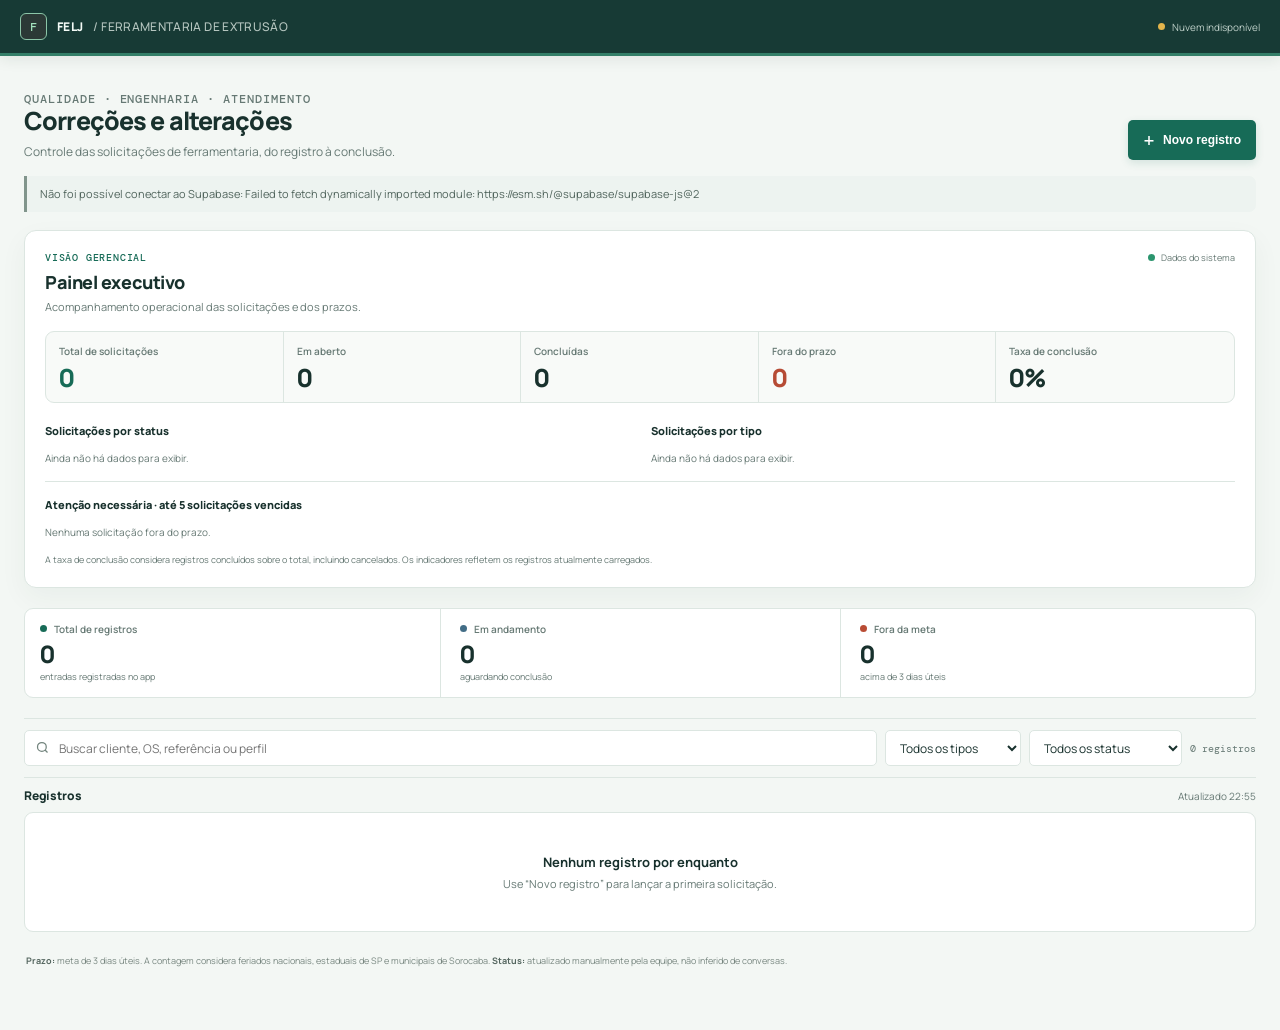
==== commit a02b161c: "Aprimora identidade visual industrial FELJ" ====
--- a/app.html
+++ b/app.html
@@ -3,11 +3,23 @@
 <head>
 <meta charset="utf-8">
 <meta name="viewport" content="width=device-width, initial-scale=1, viewport-fit=cover">
-<meta name="theme-color" content="#173a35">
+<meta name="theme-color" content="#202b2a">
 <link rel="icon" href="favicon.ico" type="image/x-icon">
 <link rel="icon" href="icon.svg" type="image/svg+xml">
 <link rel="manifest" href="manifest.webmanifest">
-<style>.connection{border:0;background:transparent;padding:0;cursor:pointer;font:inherit}</style>
+<style>.connection{border:0;background:transparent;padding:0;cursor:pointer;font:inherit}
+/* FELJ visual refresh: identidade industrial, contraste e leitura */
+:root{--ink:#202c2a;--muted:#66736f;--paper:#f1f3f2;--white:#fff;--line:#d9dfdc;--green:#176b57;--green-soft:#e5f1ec;--orange:#b64b35;--orange-soft:#f9eae5;--yellow:#87651c;--yellow-soft:#f8f0d9;--blue:#426f89;--blue-soft:#e8f0f5;--shadow:0 8px 24px #1c30290c}
+body{font-family:Manrope,"Segoe UI",sans-serif;background:var(--paper)}
+.topbar{height:64px;background:#202b2a;border-bottom:3px solid #347e68;box-shadow:0 3px 14px #15262218}
+.brand{font-size:13px;letter-spacing:.045em}.brand-mark{width:34px;height:34px;border-radius:8px;background:#2b3936;border-color:#80b49a;color:#c2e7d1;font-weight:800}
+.shell{padding-top:30px}.page-head{margin-bottom:20px}.page-head h1{letter-spacing:-.035em}.eyebrow{letter-spacing:.12em;font-weight:700}
+.primary{border-radius:7px;background:#176b57;box-shadow:0 3px 9px #176b5724;transition:background .16s,transform .16s,box-shadow .16s}.primary:hover{background:#105844;box-shadow:0 5px 13px #176b5730;transform:translateY(-1px)}
+.notice{border-radius:0 7px 7px 0}.exec-panel{border-radius:12px;padding:22px;border-color:#d5deda;box-shadow:0 10px 30px #1c30290b}.exec-heading h2{letter-spacing:-.025em}.exec-kpis{border-radius:9px;overflow:hidden;background:#f6f8f7}.exec-kpi{padding:15px}.exec-kpi strong{letter-spacing:-.04em}.exec-kpi:first-child strong{color:#176b57}.exec-kpi:nth-child(4) strong{color:#b64b35}.exec-bar-track{height:8px;border-radius:8px}.exec-bar-track i{background:linear-gradient(90deg,#176b57,#4b9a7b);border-radius:8px}.exec-overdue-item{padding:10px 2px}.metrics{background:#fff;border:1px solid var(--line);border-radius:9px;padding:0 15px;margin-bottom:21px}.metric{padding-top:15px;padding-bottom:15px}.metric-value{letter-spacing:-.04em}.toolbar{gap:10px;padding:13px 0}.field,select,textarea{border-radius:7px;transition:border-color .15s,box-shadow .15s}.field:focus,select:focus,textarea:focus{border-color:#4b8c77;box-shadow:0 0 0 3px #176b5718}.section-title{padding:12px 2px 10px}.section-title h2{font-size:13px}.records{gap:10px}.record{border-radius:9px;padding:15px 16px;box-shadow:0 3px 12px #1c302908;transition:box-shadow .15s,border-color .15s,transform .15s}.record:hover{border-color:#b9cbc2;box-shadow:0 7px 20px #1c302912;transform:translateY(-1px)}.record-title strong{letter-spacing:-.01em}.badge{border-radius:5px;padding:4px 8px}.text-button,.secondary,.icon-button{border-radius:7px;transition:background .15s,border-color .15s}.text-button:hover,.secondary:hover,.icon-button:hover{border-color:#9ab5a8;background:#f2f7f4}.empty{border-radius:9px;padding:48px 20px}.page-foot{font-size:10px;padding:7px 2px}.dialog-inner{padding:22px 23px 23px}.dialog-head{padding-bottom:15px}.dialog-head h2{letter-spacing:-.02em}.form-field label{font-size:11px}.form-field input,.form-field select{border-radius:7px}.form-field textarea{border-radius:7px}.detail-item{background:#f0f4f1;border:1px solid #e1e8e3;border-radius:7px;padding:10px}.history-item:before{box-shadow:0 0 0 3px #e5f1ec}.toast{border-radius:8px;box-shadow:0 8px 25px #132a2340}
+@media(max-width:800px){.topbar{height:58px}.shell{padding-top:20px}.exec-panel{border-radius:10px}.record{border-radius:8px}}
+@media(prefers-reduced-motion:reduce){*,*::before,*::after{scroll-behavior:auto!important;transition:none!important;animation:none!important}}
+
+</style>
 <title>Registro de Correções | FELJ</title>
 <style>
 @import url('https://fonts.googleapis.com/css2?family=DM+Mono:wght@400;500&family=Manrope:wght@400;500;600;700;800&display=swap');
@@ -15,12 +27,12 @@
 </style>
 </head>
 <body>
-<header class="topbar"><div class="brand"><span class="brand-mark">F</span> FELJ <span style="color:#9cb3a9;font-weight:500">/ REGISTRO DE OPERAÇÕES</span></div><button id="connectionState" class="connection" type="button" aria-label="Conexão e conta"><i></i><span>Modo local</span></button></header>
+<header class="topbar"><div class="brand"><span class="brand-mark">F</span> FELJ <span style="color:#b5c5bf;font-weight:500">/ FERRAMENTARIA DE EXTRUSÃO</span></div><button id="connectionState" class="connection" type="button" aria-label="Conexão e conta"><i></i><span>Modo local</span></button></header>
 <main class="shell">
-  <section class="page-head"><div><p class="eyebrow">ENTRADAS · ACOMPANHAMENTO</p><h1>Correções e alterações</h1><p>Registre a solicitação e acompanhe o andamento em um só lugar.</p></div><button id="newRecord" class="primary desktop-add" type="button"><span class="plus">+</span>Novo registro</button></section>
+  <section class="page-head"><div><p class="eyebrow">QUALIDADE · ENGENHARIA · ATENDIMENTO</p><h1>Correções e alterações</h1><p>Controle das solicitações de ferramentaria, do registro à conclusão.</p></div><button id="newRecord" class="primary desktop-add" type="button"><span class="plus">+</span>Novo registro</button></section>
   <div id="connectionNotice" class="notice">Demonstração local: os registros ficam salvos somente neste navegador. A sincronização em nuvem será ativada após configurar o projeto da empresa.</div>
   <section class="exec-panel" aria-label="Painel executivo">
-    <div class="exec-heading"><div><p class="eyebrow">VISÃO GERENCIAL</p><h2>Painel executivo</h2><p>Resumo consolidado das solicitações registradas.</p></div><span class="exec-live"><i></i>Dados do sistema</span></div>
+    <div class="exec-heading"><div><p class="eyebrow">VISÃO GERENCIAL</p><h2>Painel executivo</h2><p>Acompanhamento operacional das solicitações e dos prazos.</p></div><span class="exec-live"><i></i>Dados do sistema</span></div>
     <div class="exec-kpis">
       <div class="exec-kpi"><span>Total de solicitações</span><strong id="execTotal">0</strong></div>
       <div class="exec-kpi"><span>Em aberto</span><strong id="execOpen">0</strong></div>
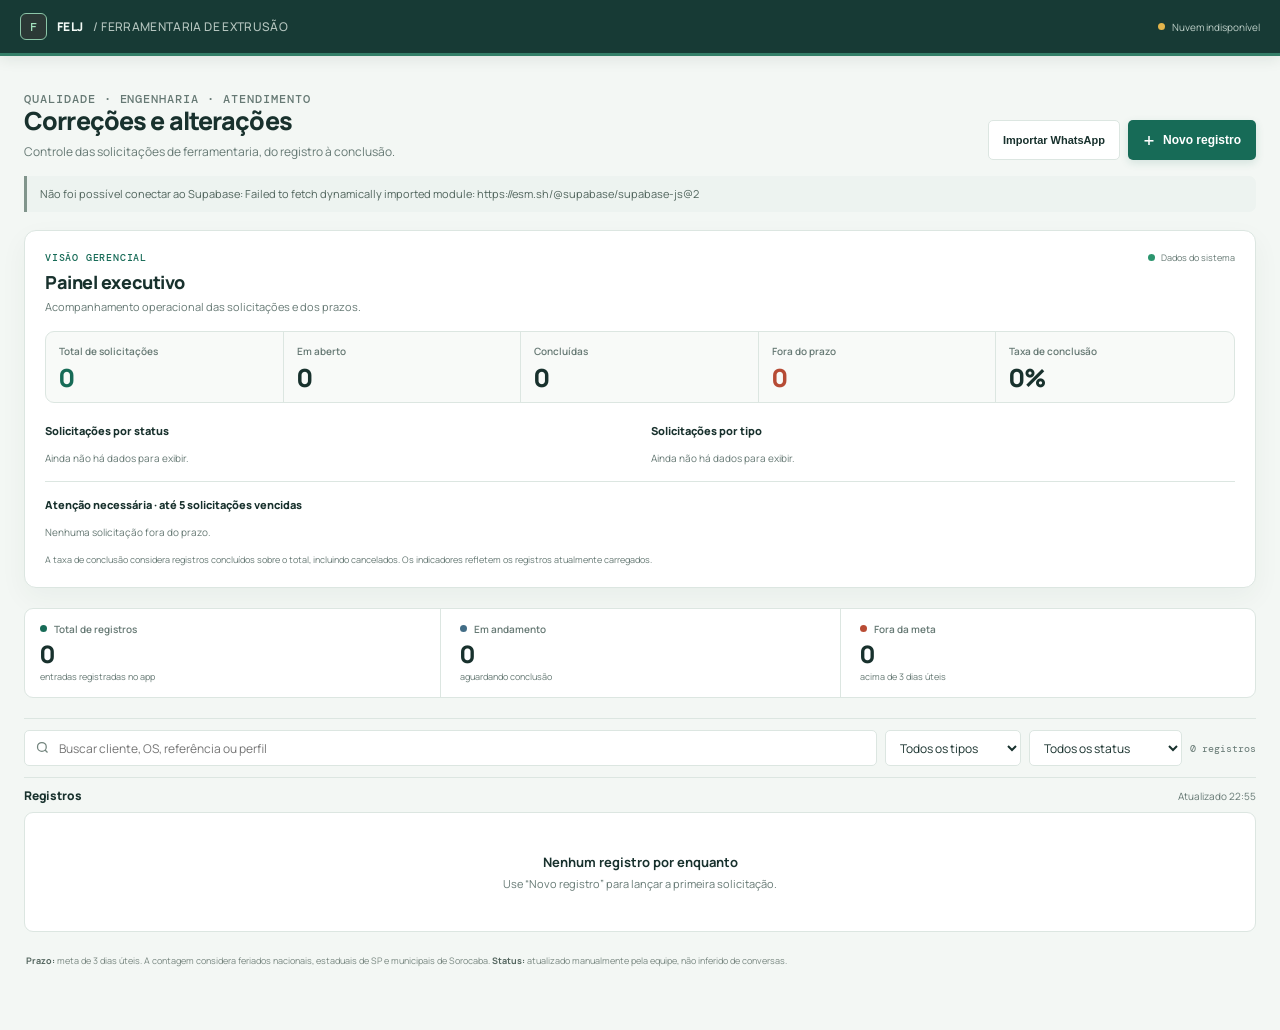
==== commit d4bb9614: "Adicionar interface de importação de conversas WhatsApp" ====
--- a/app.html
+++ b/app.html
@@ -29,7 +29,7 @@
 <body>
 <header class="topbar"><div class="brand"><span class="brand-mark">F</span> FELJ <span style="color:#b5c5bf;font-weight:500">/ FERRAMENTARIA DE EXTRUSÃO</span></div><button id="connectionState" class="connection" type="button" aria-label="Conexão e conta"><i></i><span>Modo local</span></button></header>
 <main class="shell">
-  <section class="page-head"><div><p class="eyebrow">QUALIDADE · ENGENHARIA · ATENDIMENTO</p><h1>Correções e alterações</h1><p>Controle das solicitações de ferramentaria, do registro à conclusão.</p></div><button id="newRecord" class="primary desktop-add" type="button"><span class="plus">+</span>Novo registro</button></section>
+  <section class="page-head"><div><p class="eyebrow">QUALIDADE · ENGENHARIA · ATENDIMENTO</p><h1>Correções e alterações</h1><p>Controle das solicitações de ferramentaria, do registro à conclusão.</p></div><div style="display:flex;gap:8px;flex-wrap:wrap;justify-content:flex-end"><button id="importWhatsApp" class="secondary" type="button" style="height:40px;padding:0 14px;font-weight:700">Importar WhatsApp</button><button id="newRecord" class="primary desktop-add" type="button"><span class="plus">+</span>Novo registro</button></div></section>
   <div id="connectionNotice" class="notice">Demonstração local: os registros ficam salvos somente neste navegador. A sincronização em nuvem será ativada após configurar o projeto da empresa.</div>
   <section class="exec-panel" aria-label="Painel executivo">
     <div class="exec-heading"><div><p class="eyebrow">VISÃO GERENCIAL</p><h2>Painel executivo</h2><p>Acompanhamento operacional das solicitações e dos prazos.</p></div><span class="exec-live"><i></i>Dados do sistema</span></div>
@@ -53,6 +53,14 @@
   <footer class="page-foot"><strong>Prazo:</strong> meta de 3 dias úteis. A contagem considera feriados nacionais, estaduais de SP e municipais de Sorocaba. <strong>Status:</strong> atualizado manualmente pela equipe, não inferido de conversas.</footer>
 </main>
 <button id="newRecordMobile" class="primary mobile-add" type="button" aria-label="Criar novo registro"><span class="plus">+</span>Novo registro</button>
+
+<dialog id="whatsappImportDialog"><div class="dialog-inner">
+ <div class="dialog-head"><div><h2>Importar conversas do WhatsApp</h2><p>Selecione a exportação em .txt. Os dados só serão gravados depois da sua conferência.</p></div><button class="icon-button" type="button" data-close="whatsappImportDialog" aria-label="Fechar">×</button></div>
+ <div class="form-field"><label for="whatsappFile">Arquivo exportado do WhatsApp (.txt)</label><input id="whatsappFile" class="field" type="file" accept=".txt,text/plain"><span class="hint">No WhatsApp: Exportar conversa → Sem mídia.</span></div>
+ <div id="whatsappImportMessage" class="notice" style="margin-top:12px">Selecione o arquivo para analisar as mensagens.</div>
+ <div id="whatsappPreview" style="display:grid;gap:10px;margin-top:12px"></div>
+ <div class="dialog-actions"><button class="secondary" type="button" data-close="whatsappImportDialog">Cancelar</button><button id="whatsappSave" class="primary" type="button" disabled>Importar registros revisados</button></div>
+</div></dialog>
 <dialog id="entryDialog"><div class="dialog-inner"><div class="dialog-head"><div><h2>Novo registro</h2><p>Os campos de identificação permanecem separados.</p></div><button class="icon-button" type="button" data-close="entryDialog" aria-label="Fechar">×</button></div><form id="entryForm"><div class="form-grid"><div class="form-field full"><label>Cliente *</label><input class="field" id="client" name="client" maxlength="120" required placeholder="Nome do cliente"></div><div class="form-field"><label>OS</label><input class="field" id="os" name="os" maxlength="30" placeholder="Ex.: 41348"></div><div class="form-field"><label>Referência da matriz</label><input class="field" id="reference" name="reference" maxlength="60" placeholder="Ex.: MATRIZ 34202"></div><div class="form-field full"><label>Código do perfil</label><input class="field" id="profile" name="profile" maxlength="50" placeholder="Ex.: SP-0663/01"></div><div class="form-field full"><label>Tipo de solicitação *</label><div class="segmented"><label><input type="radio" name="kind" value="Correção" required checked><span>Correção</span></label><label><input type="radio" name="kind" value="Recuperação"><span>Recuperação</span></label><label><input type="radio" name="kind" value="Alteração"><span>Alteração</span></label></div></div><div class="form-field full"><label>Descrição da solicitação *</label><textarea id="description" name="description" maxlength="1500" required placeholder="Descreva o que precisa ser feito"></textarea></div><div class="form-field full"><label for="photo">Foto (opcional)</label><input class="field" id="photo" name="photo" type="file" accept="image/jpeg,image/png,image/webp" capture="environment"><span class="hint">JPG, PNG ou WebP · máximo 5 MB</span></div><div class="form-field"><label>Responsável</label><input class="field" id="assignee" name="assignee" maxlength="100" placeholder="Pessoa ou equipe"></div><div class="form-field"><label>Data de entrada</label><input class="field" id="receivedAt" name="receivedAt" type="date" required></div></div><div id="formError" class="form-error" role="alert"></div><div class="dialog-actions"><button class="secondary" type="button" data-close="entryDialog">Cancelar</button><button class="primary" type="submit">Registrar entrada</button></div></form></div></dialog>
 <dialog id="detailDialog"><div class="dialog-inner"><div class="dialog-head"><div><h2 id="detailTitle">Registro</h2><p id="detailSubtitle"></p></div><button class="icon-button" type="button" data-close="detailDialog" aria-label="Fechar">×</button></div><div id="reviewPrompt" class="notice" hidden>Importado das conversas. Confira identificação, cliente, tipo e status antes de confirmar.</div><div id="detailFields" class="detail-fields"></div><div id="detailPhotoSection" class="form-field" style="margin-bottom:13px" hidden><label>Foto anexada</label><a id="detailPhotoLink" target="_blank" rel="noopener">Abrir foto</a><img id="detailPhoto" alt="Foto anexada à solicitação" style="display:block;max-width:100%;max-height:340px;object-fit:contain;border:1px solid var(--line);border-radius:5px;background:white"></div><div class="form-field"><label for="updateType">Tipo da solicitação</label><select id="updateType"><option>Correção</option><option>Recuperação</option><option>Alteração</option><option>Não classificado</option></select></div><div class="form-field" style="margin-top:10px"><label for="updateStatus">Atualizar status</label><select id="updateStatus"><option>Entrada registrada</option><option>Em análise</option><option>Em execução</option><option>Aguardando retorno</option><option>Concluída</option><option>Cancelada</option></select></div><div class="form-field" style="margin-top:10px"><label for="updateNote">Nota desta atualização</label><textarea id="updateNote" maxlength="1000" placeholder="O que mudou? (opcional)"></textarea></div><div class="dialog-actions"><button id="confirmReview" class="secondary" type="button" hidden>Confirmar revisão</button><button id="saveUpdate" class="primary" type="button">Salvar atualização</button></div><h3 style="font-size:11px;margin:18px 0 8px">Histórico</h3><div id="history" class="history"></div></div></dialog>
 <dialog id="authDialog"><div class="dialog-inner"><div class="dialog-head"><div><h2>Acesso da equipe</h2><p>Use a conta convidada no projeto FELJ.</p></div><button class="icon-button" type="button" data-close="authDialog" aria-label="Fechar">×</button></div><form id="authForm"><div class="form-field"><label for="authEmail">E-mail</label><input class="field" id="authEmail" type="email" autocomplete="username" required></div><div class="form-field" style="margin-top:10px"><label for="authPassword">Senha</label><input class="field" id="authPassword" type="password" autocomplete="current-password" required></div><div id="authError" class="form-error" role="alert"></div><div class="dialog-actions"><button class="secondary" type="button" data-close="authDialog">Cancelar</button><button class="primary" type="submit">Entrar</button></div></form></div></dialog>
@@ -88,6 +96,7 @@
 $('entryForm').addEventListener('submit',addEntry);$('newRecord').addEventListener('click',openEntry);$('newRecordMobile').addEventListener('click',openEntry);$('search').addEventListener('input',render);$('filterType').addEventListener('change',render);$('filterStatus').addEventListener('change',render);document.querySelectorAll('[data-close]').forEach(button=>button.addEventListener('click',()=>$(button.dataset.close).close()));$('saveUpdate').addEventListener('click',()=>{const record=records.find(item=>item.id===selectedId);if(record){updateStatus(record,$('updateStatus').value,$('updateNote').value.trim());openDetail(selectedId);toast('Atualização registrada neste dispositivo')}});render();if('serviceWorker'in navigator&&location.protocol!=='file:')navigator.serviceWorker.register('./service-worker.js').catch(error=>console.info('PWA indisponível:',error.message));
 </script>
 <script src="./cloud-config.js"></script>
-<script src="./app.js"></script>
+<script src="./app.js"></script>
+<script src="./whatsapp-import.js"></script>
 </body>
 </html>
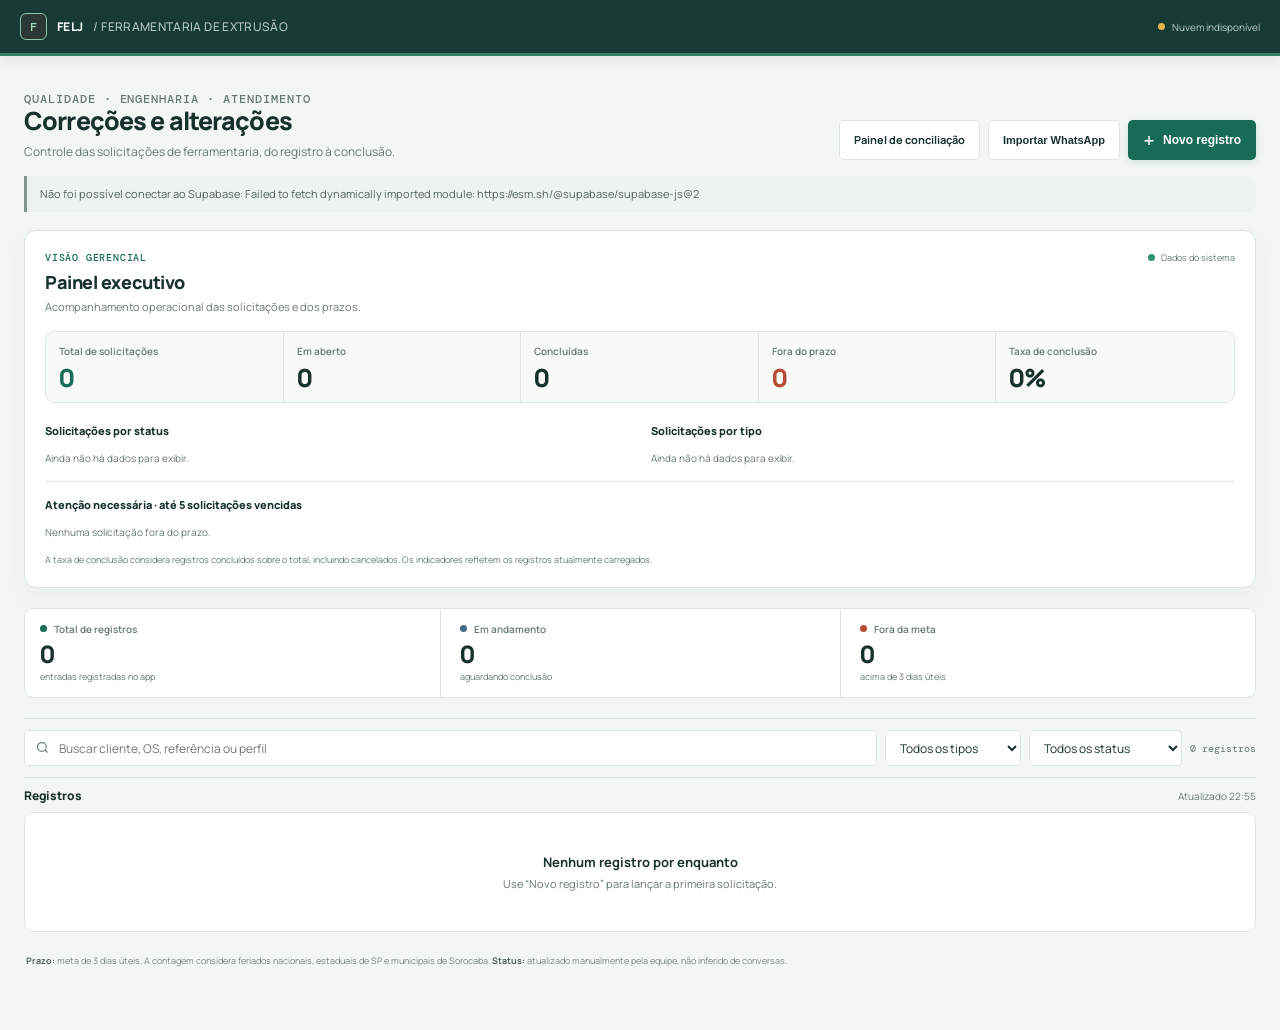
==== commit ed9c147f: "Adiciona acesso ao painel de conciliação no aplicativo de correções" ====
--- a/app.html
+++ b/app.html
@@ -29,7 +29,7 @@
 <body>
 <header class="topbar"><div class="brand"><span class="brand-mark">F</span> FELJ <span style="color:#b5c5bf;font-weight:500">/ FERRAMENTARIA DE EXTRUSÃO</span></div><button id="connectionState" class="connection" type="button" aria-label="Conexão e conta"><i></i><span>Modo local</span></button></header>
 <main class="shell">
-  <section class="page-head"><div><p class="eyebrow">QUALIDADE · ENGENHARIA · ATENDIMENTO</p><h1>Correções e alterações</h1><p>Controle das solicitações de ferramentaria, do registro à conclusão.</p></div><div style="display:flex;gap:8px;flex-wrap:wrap;justify-content:flex-end"><button id="importWhatsApp" class="secondary" type="button" style="height:40px;padding:0 14px;font-weight:700">Importar WhatsApp</button><button id="newRecord" class="primary desktop-add" type="button"><span class="plus">+</span>Novo registro</button></div></section>
+  <section class="page-head"><div><p class="eyebrow">QUALIDADE · ENGENHARIA · ATENDIMENTO</p><h1>Correções e alterações</h1><p>Controle das solicitações de ferramentaria, do registro à conclusão.</p></div><div style="display:flex;gap:8px;flex-wrap:wrap;justify-content:flex-end"><a href="./conciliacao.html" class="secondary" style="height:40px;padding:0 14px;font-weight:700;display:inline-flex;align-items:center;text-decoration:none">Painel de conciliação</a><button id="importWhatsApp" class="secondary" type="button" style="height:40px;padding:0 14px;font-weight:700">Importar WhatsApp</button><button id="newRecord" class="primary desktop-add" type="button"><span class="plus">+</span>Novo registro</button></div></section>
   <div id="connectionNotice" class="notice">Demonstração local: os registros ficam salvos somente neste navegador. A sincronização em nuvem será ativada após configurar o projeto da empresa.</div>
   <section class="exec-panel" aria-label="Painel executivo">
     <div class="exec-heading"><div><p class="eyebrow">VISÃO GERENCIAL</p><h2>Painel executivo</h2><p>Acompanhamento operacional das solicitações e dos prazos.</p></div><span class="exec-live"><i></i>Dados do sistema</span></div>
@@ -96,7 +96,6 @@
 $('entryForm').addEventListener('submit',addEntry);$('newRecord').addEventListener('click',openEntry);$('newRecordMobile').addEventListener('click',openEntry);$('search').addEventListener('input',render);$('filterType').addEventListener('change',render);$('filterStatus').addEventListener('change',render);document.querySelectorAll('[data-close]').forEach(button=>button.addEventListener('click',()=>$(button.dataset.close).close()));$('saveUpdate').addEventListener('click',()=>{const record=records.find(item=>item.id===selectedId);if(record){updateStatus(record,$('updateStatus').value,$('updateNote').value.trim());openDetail(selectedId);toast('Atualização registrada neste dispositivo')}});render();if('serviceWorker'in navigator&&location.protocol!=='file:')navigator.serviceWorker.register('./service-worker.js').catch(error=>console.info('PWA indisponível:',error.message));
 </script>
 <script src="./cloud-config.js"></script>
-<script src="./app.js"></script>
-<script src="./whatsapp-import.js"></script>
+<script src="./app.js"></script>
 </body>
 </html>
